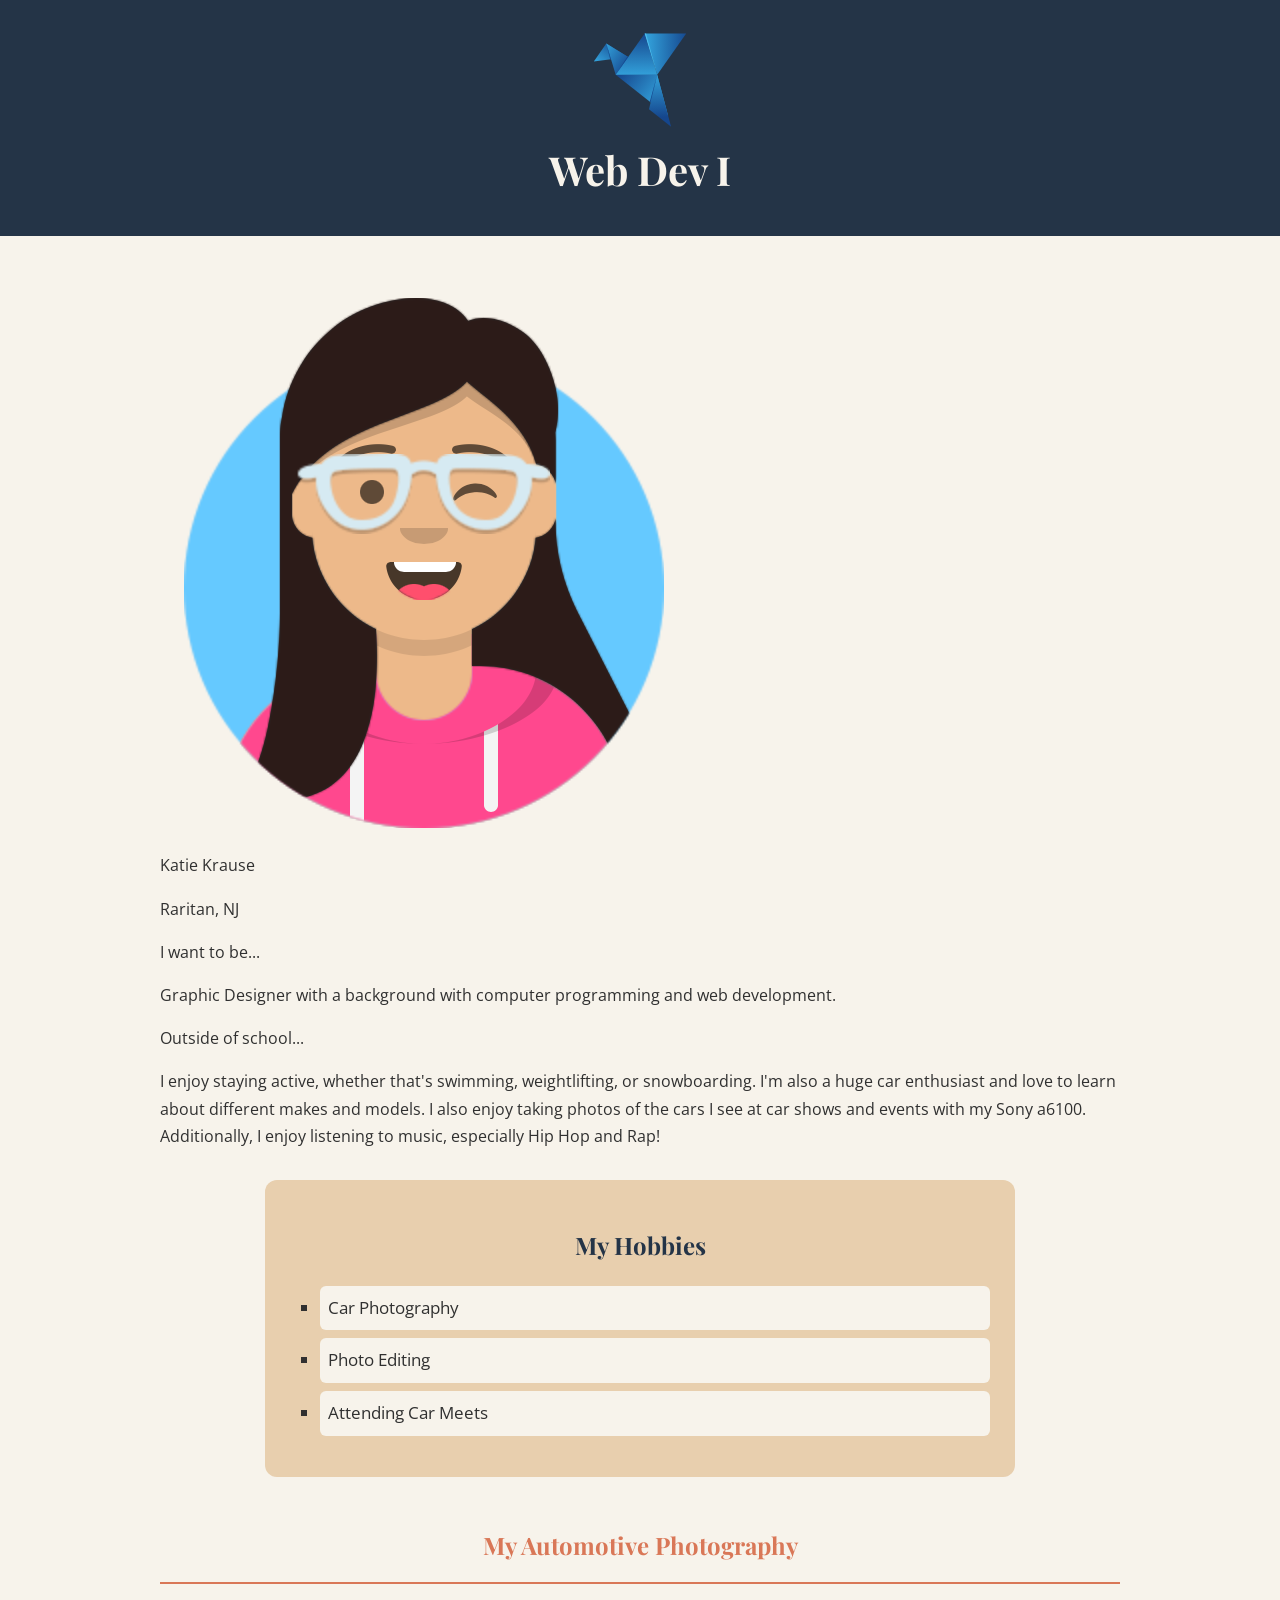
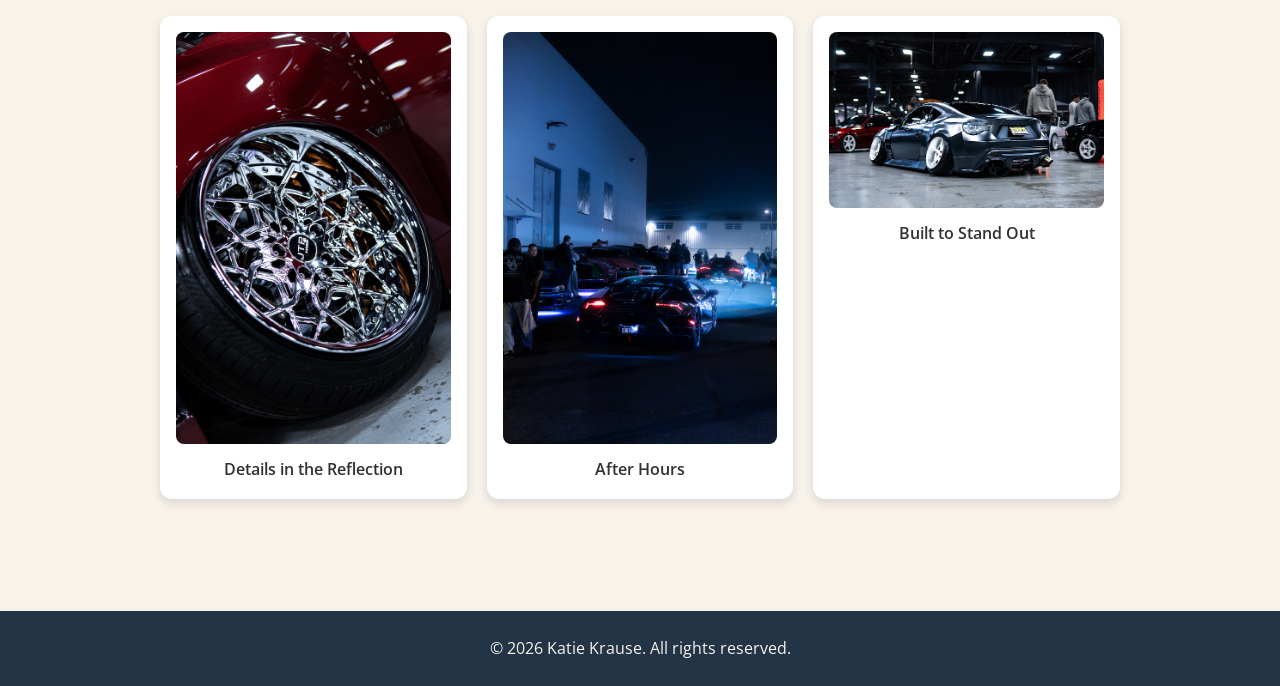
==== Adding HMTL, Images, Text/index.html @ d653be9c "adding photo gallery" ====
<!DOCTYPE html>
<html lang="en">
<head>
    <meta charset="UTF-8">
    <meta name="viewport" content="width=device-width, initial-scale=1.0">
    <title>About Me</title>
    <link rel="preconnect" href="https://fonts.googleapis.com">
    <link rel="preconnect" href="https://fonts.gstatic.com" crossorigin>
    <link href="https://fonts.googleapis.com/css2?family=Open+Sans:wght@400;600;700&family=Playfair+Display:wght@400;600;700&display=swap" rel="stylesheet">

    <link rel="stylesheet" href="css/style.css">
</head>
<body>
    
    <!-- the body element contains all shown to a visitor-->

    <header>
        <!-- the header shows logo and page title-->
         <img src="images/bob.svg" alt="Bob">
         <h1>Web Dev I</h1>
    </header>

    <main>
        <!--the main element envelops important page content-->
        <section>
            <!--hero section: shows profile information-->
            <img src="images/avataaars.png" alt="Avatar">
            <div>
                <p>Katie Krause</p>
                <p>Raritan, NJ</p>
            </div>
            <!--close hero section-->
        </section>

        <section>

            <!-- bio section: personal information -->

            <div>

                <p> I want to be...</p>
                <p> Graphic Designer with a background with computer programming and web development.</p>
                <p> Outside of school...</p>
                <p> I enjoy staying active, whether that's swimming, weightlifting, or snowboarding. I'm also a huge 
                    car enthusiast and love to learn about different makes and models. I also enjoy taking photos of 
                    the cars I see at car shows and events with my Sony a6100. Additionally, I
                    enjoy listening to music, especially Hip Hop and Rap!</p>


            </div>



        </section>
        
    <section class="hobbies">
        <h2>My Hobbies</h2>


        <ul>
            <li>Car Photography</li>
            <li>Photo Editing</li>
            <li>Attending Car Meets</li>
        </ul>
    </section>

    <section class="gallery">
        <h2>My Automotive Photography</h2>
        <hr>

        <div class="gallery-grid">
            <figure>
                <img src="images/red-wheel-640w.jpg" alt="Close-up photogrpah of a red car's rim">
                <figcaption>Details in the Reflection</figcaption>
            </figure>
            <figure>
                <img src="images/night-meet-640w.jpg" alt="Lamborghini at a nighttime car meet under blue lighting">
                <figcaption>After Hours</figcaption>
            </figure>
            <figure>
                <img src="images/gray-gt86-640w.jpg" alt="Back 3/4 shot of a Gray Toyota GT86">
                <figcaption>Built to Stand Out</figcaption>
            </figure>
        </div>
    </section>
    </main>
     <footer>
        <p>&copy; 2026 Katie Krause. All rights reserved.</p>
    </footer>
</body>
</html>
---- Adding HMTL, Images, Text/css/style.css ----
/* Color palette and general page styling */
:root {
    --navy: #243447;
    --terracotta: #D97757;
    --sand: #E8CFAE;
    --cream: #F7F3EB;
    --charcoal: #303030;
}

body {
    margin: 0;
    background-color: var(--cream);
    color: var(--charcoal);
    font-family: "Open Sans", sans-serif;
    line-height: 1.7;
}

h1, h2, h3 {
    font-family: "Playfair Display", serif;
}

header {
    background-color: var(--navy);
    color: var(--cream);
    padding: 2rem;
    text-align: center;
}

header h1 {
    margin: 0;
    color: var(--cream);
    font-size: 2.5rem;
}

main {
    max-width: 60rem;
    margin: 0 auto;
    padding: 2rem;
}

h2 {
    color: var(--terracotta);
}

img {
    max-width: 100%;
    height: auto;
}

footer {
    background-color: var(--navy);
    color: var(--cream);
    text-align: center;
    padding: 1.5rem;
    margin-top: 2rem;
}

footer p {
    margin: 0;
}

/* Hobbies section */
.hobbies {
    background-color: var(--sand);
    padding: 25px;
    margin: 30px auto;
    max-width: 700px;
    border-radius: 12px;
}

/* Hobbies heading */
.hobbies h2 {
    color: var(--navy);
    text-align: center;
    margin-bottom: 20px;
}

/* Hobbies list */
.hobbies ul {
    list-style-type: square;
    padding-left: 30px;
}

/* Individual hobbies */
.hobbies li {
    color: var(--charcoal);
    font-family: "Open Sans", sans-serif;
    font-size: 17px;
    padding: 8px;
    margin-bottom: 8px;
    background-color: var(--cream);
    border-radius: 6px;
}

/* Photo gallery section */
.gallery {
    margin: 3rem 0;
}

.gallery h2 {
    text-align: center;
    margin-bottom: 1rem;
}

.gallery hr {
    border: 0;
    border-top: 2px solid var(--terracotta);
    margin: 1rem 0 2rem;
}

/* Responsive gallery layout */
.gallery-grid {
    display: grid;
    grid-template-columns: repeat(auto-fit, minmax(min(100%, 220px), 1fr));
    gap: 1.25rem;
}

/* Individual photo cards */
.gallery figure {
    margin: 0;
    padding: 1rem;
    background-color: white;
    border-radius: 12px;
    box-shadow: 0 4px 10px rgba(0, 0, 0, 0.12);
}

/* Gallery images */
.gallery img {
    display: block;
    width: 100%;
    height: auto;
    border-radius: 8px;
}

/* Photo captions */
.gallery figcaption {
    text-align: center;
    margin-top: 0.75rem;
    font-weight: 600;
}
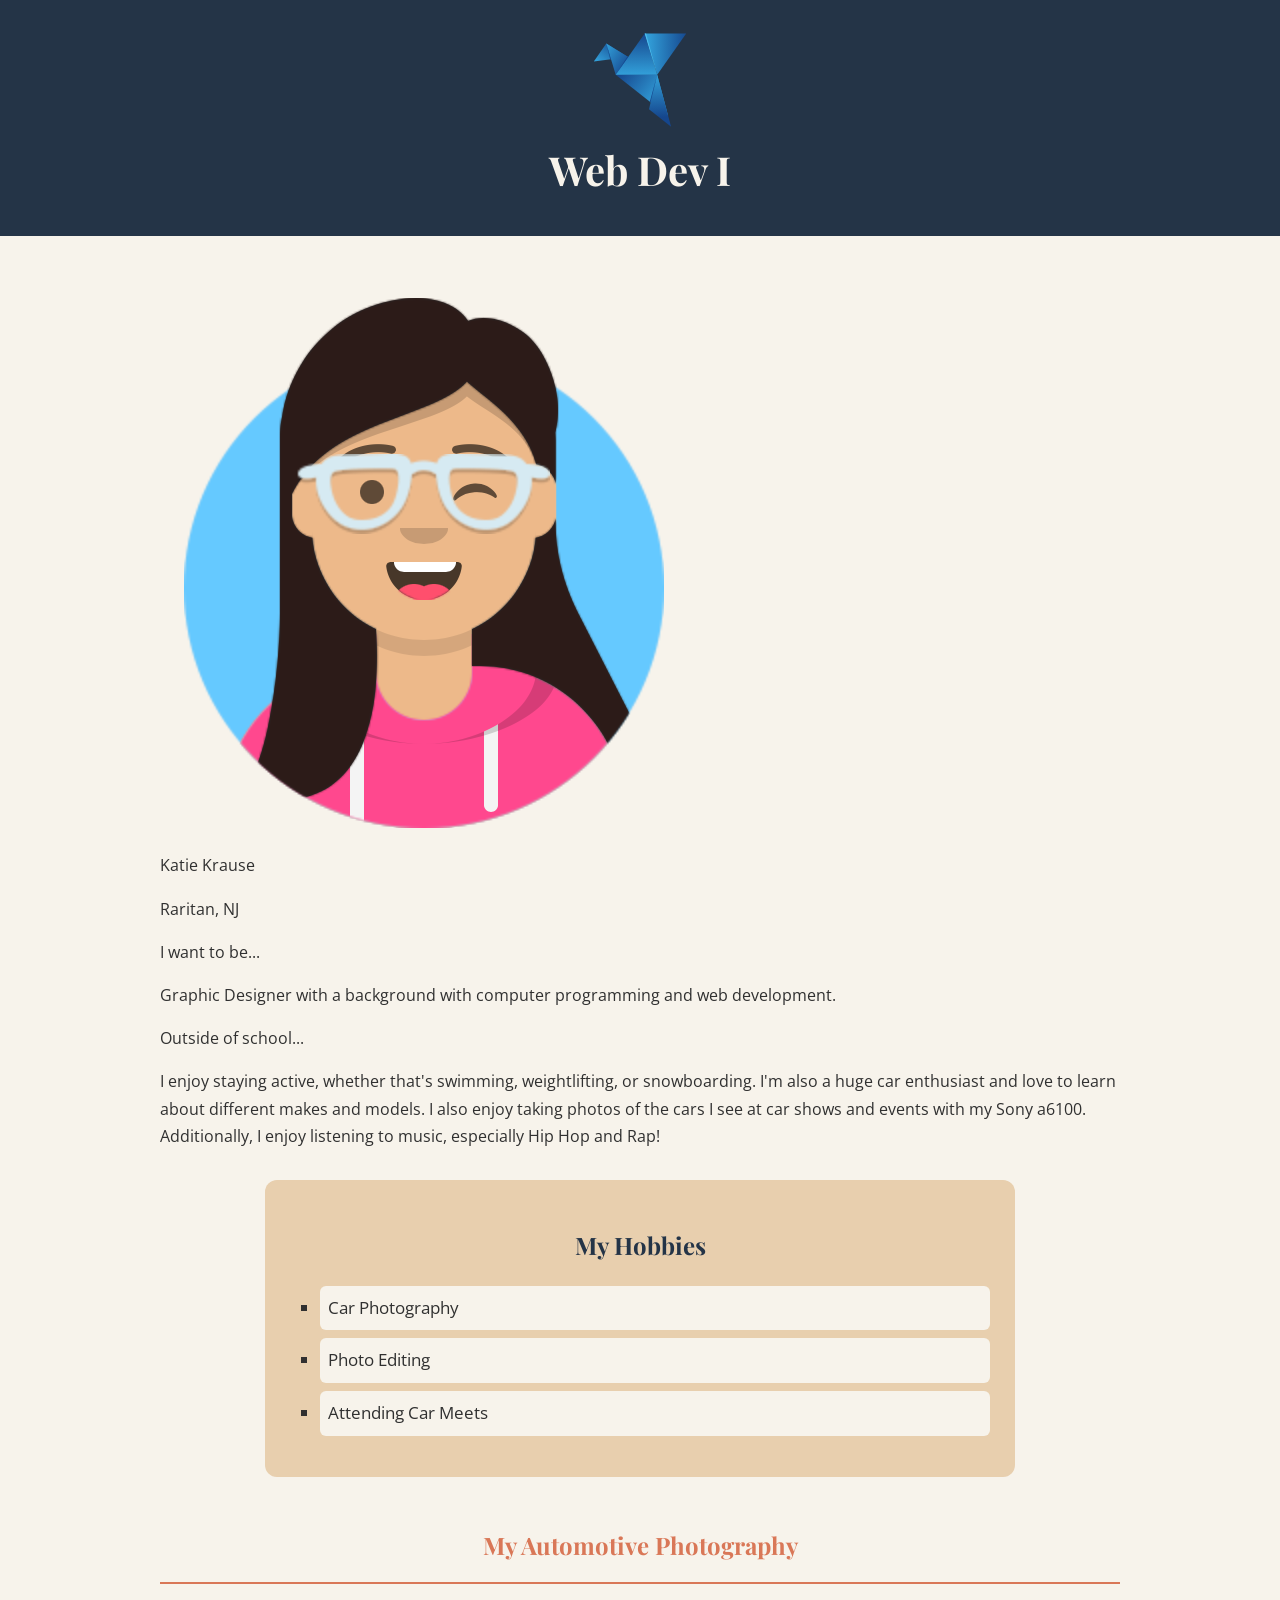
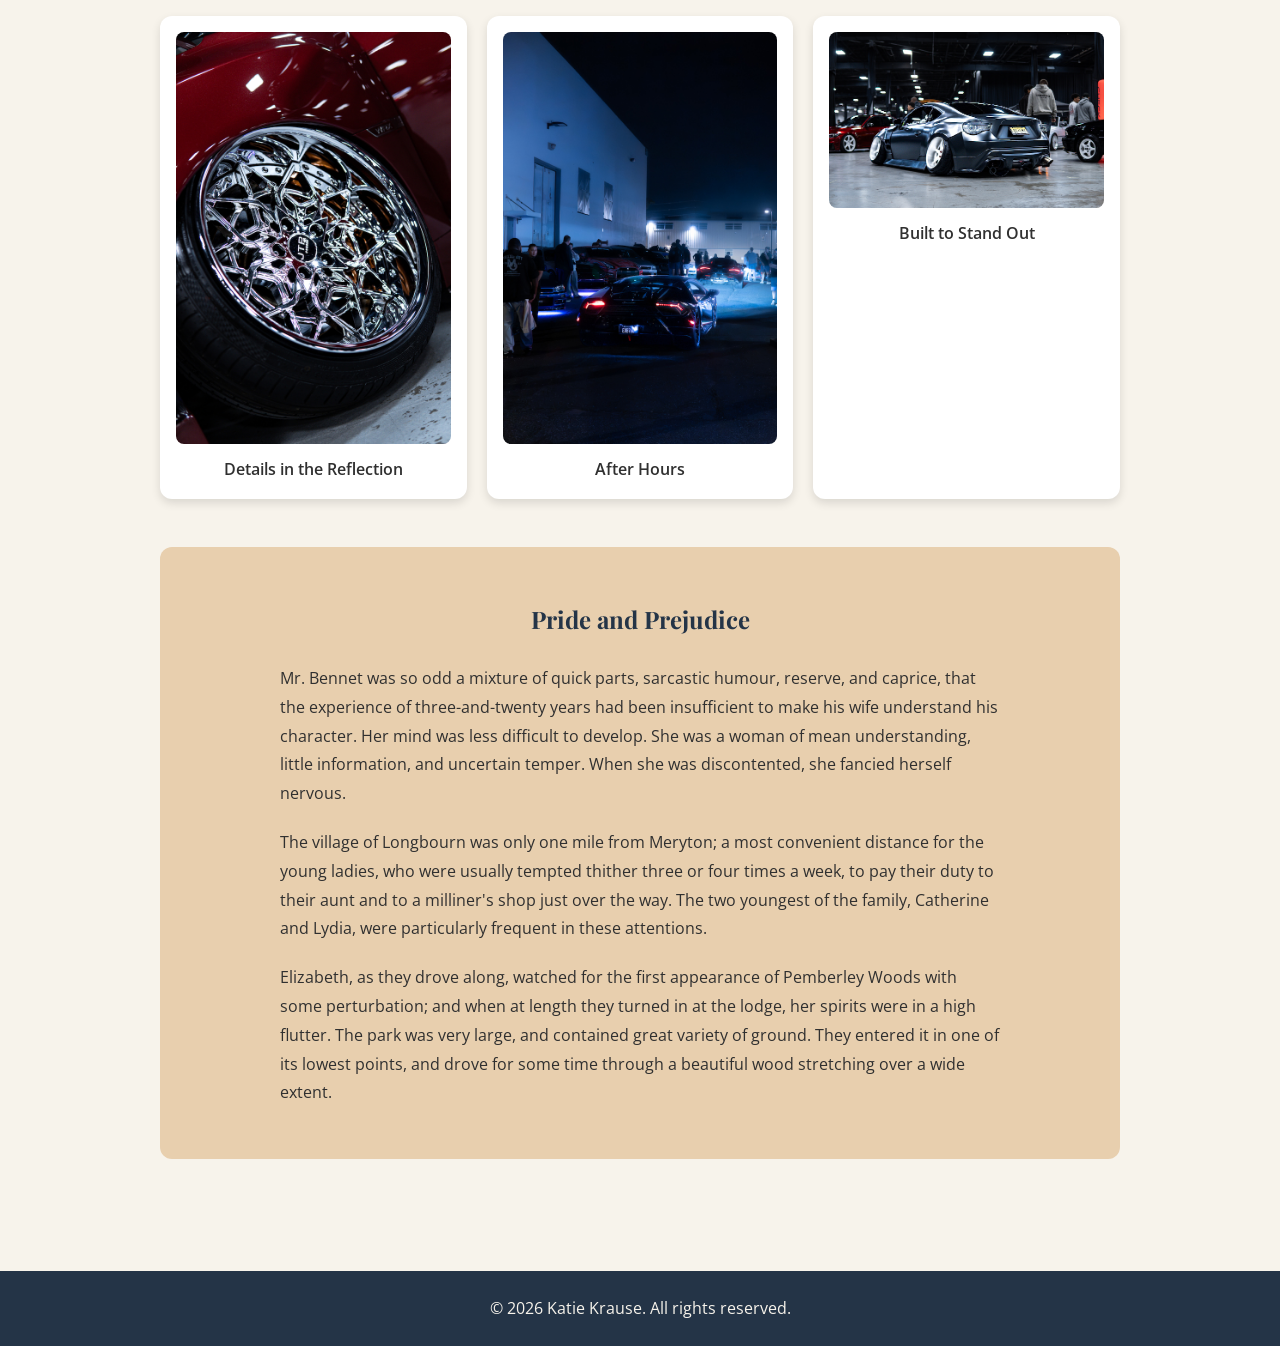
==== commit 13153074: "adding article" ====
--- a/Adding HMTL, Images, Text/index.html
+++ b/Adding HMTL, Images, Text/index.html
@@ -83,6 +83,15 @@
             </figure>
         </div>
     </section>
+
+    <article>
+        <h2>Pride and Prejudice</h2>
+        <div>
+            <p>Mr. Bennet was so odd a mixture of quick parts, sarcastic humour, reserve, and caprice, that the experience of three-and-twenty years had been insufficient to make his wife understand his character. Her mind was less difficult to develop. She was a woman of mean understanding, little information, and uncertain temper. When she was discontented, she fancied herself nervous.</p>
+            <p>The village of Longbourn was only one mile from Meryton; a most convenient distance for the young ladies, who were usually tempted thither three or four times a week, to pay their duty to their aunt and to a milliner's shop just over the way. The two youngest of the family, Catherine and Lydia, were particularly frequent in these attentions.</p>
+            <p>Elizabeth, as they drove along, watched for the first appearance of Pemberley Woods with some perturbation; and when at length they turned in at the lodge, her spirits were in a high flutter. The park was very large, and contained great variety of ground. They entered it in one of its lowest points, and drove for some time through a beautiful wood stretching over a wide extent.</p>
+        </div>
+    </article>
     </main>
      <footer>
         <p>&copy; 2026 Katie Krause. All rights reserved.</p>
--- a/Adding HMTL, Images, Text/css/style.css
+++ b/Adding HMTL, Images, Text/css/style.css
@@ -137,4 +137,29 @@
     text-align: center;
     margin-top: 0.75rem;
     font-weight: 600;
+}
+
+/* Article section */
+article {
+    background-color: var(--sand);
+    padding: 2rem;
+    margin: 3rem 0;
+    border-radius: 12px;
+}
+
+article h2 {
+    color: var(--navy);
+    text-align: center;
+    margin-bottom: 1.5rem;
+}
+
+article div {
+    max-width: 45rem;
+    margin: 0 auto;
+}
+
+article p {
+    font-size: 1rem;
+    line-height: 1.8;
+    margin-bottom: 1.25rem;
 }
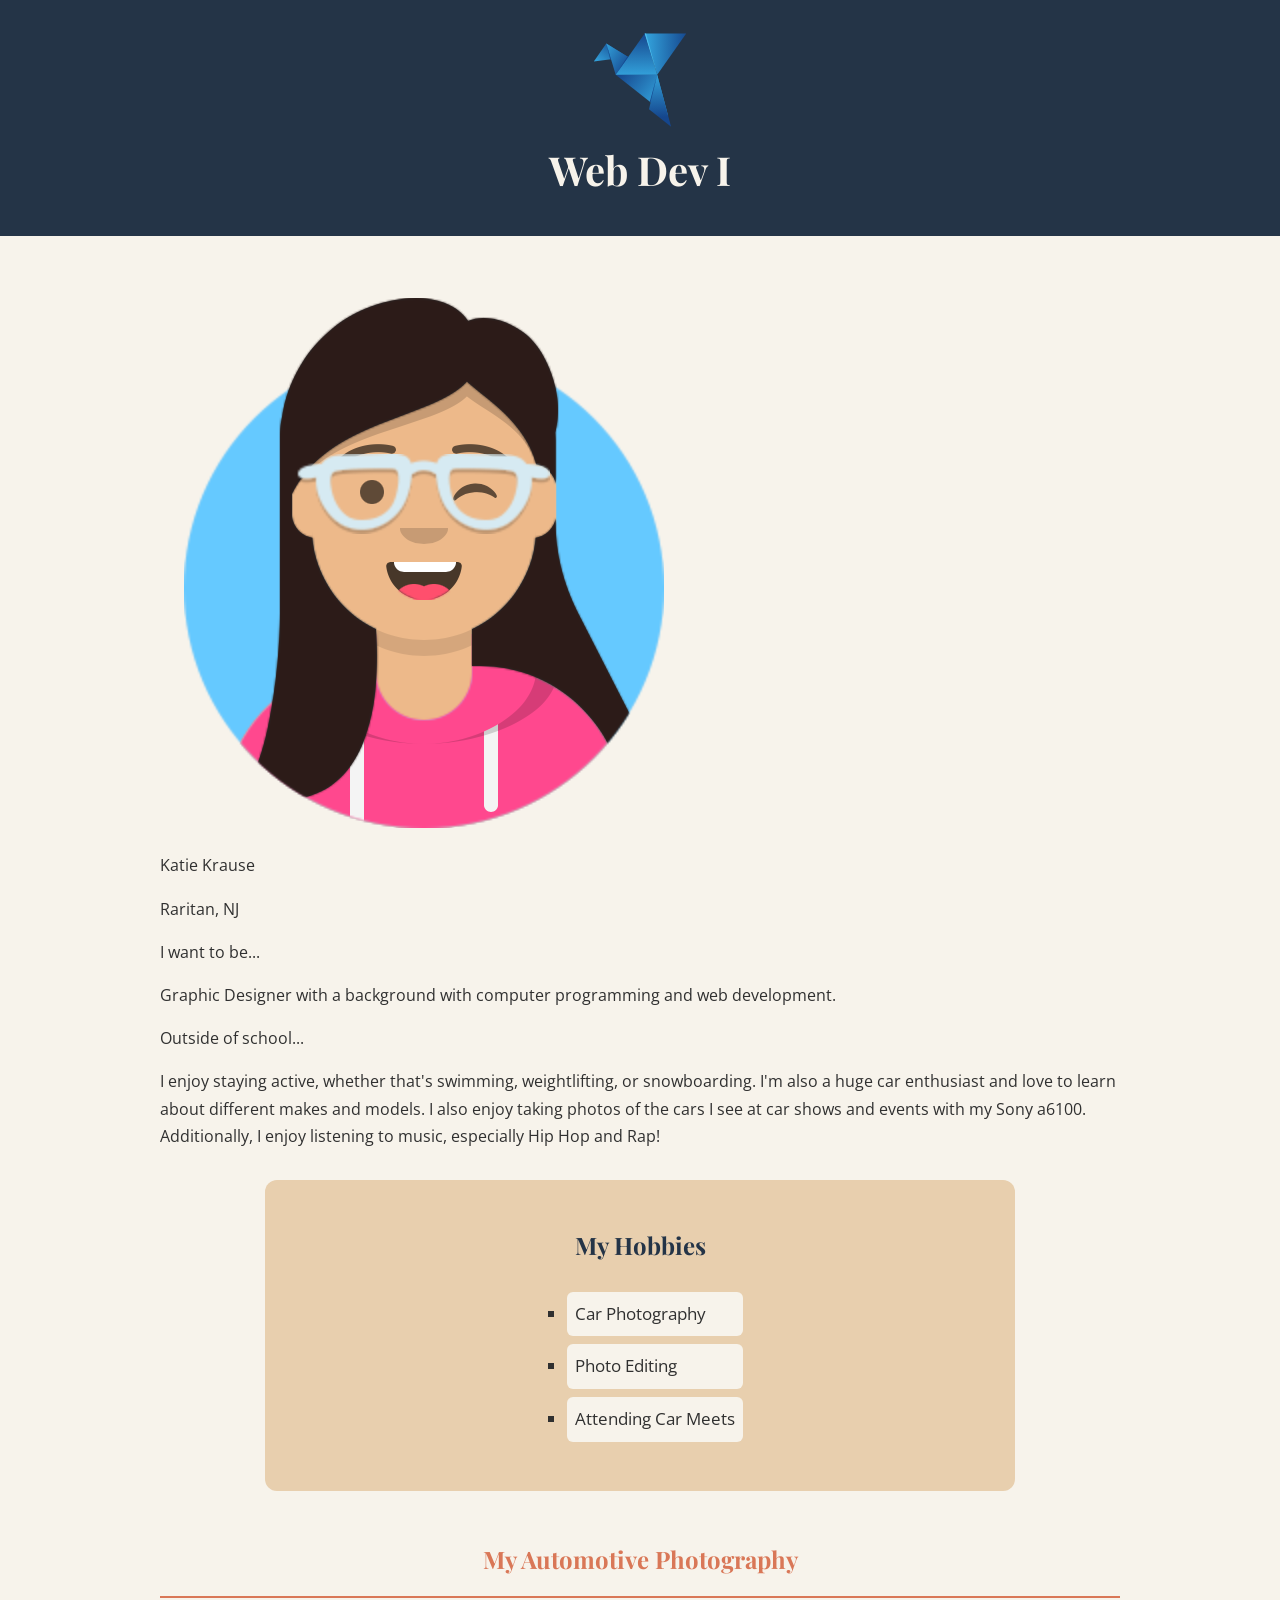
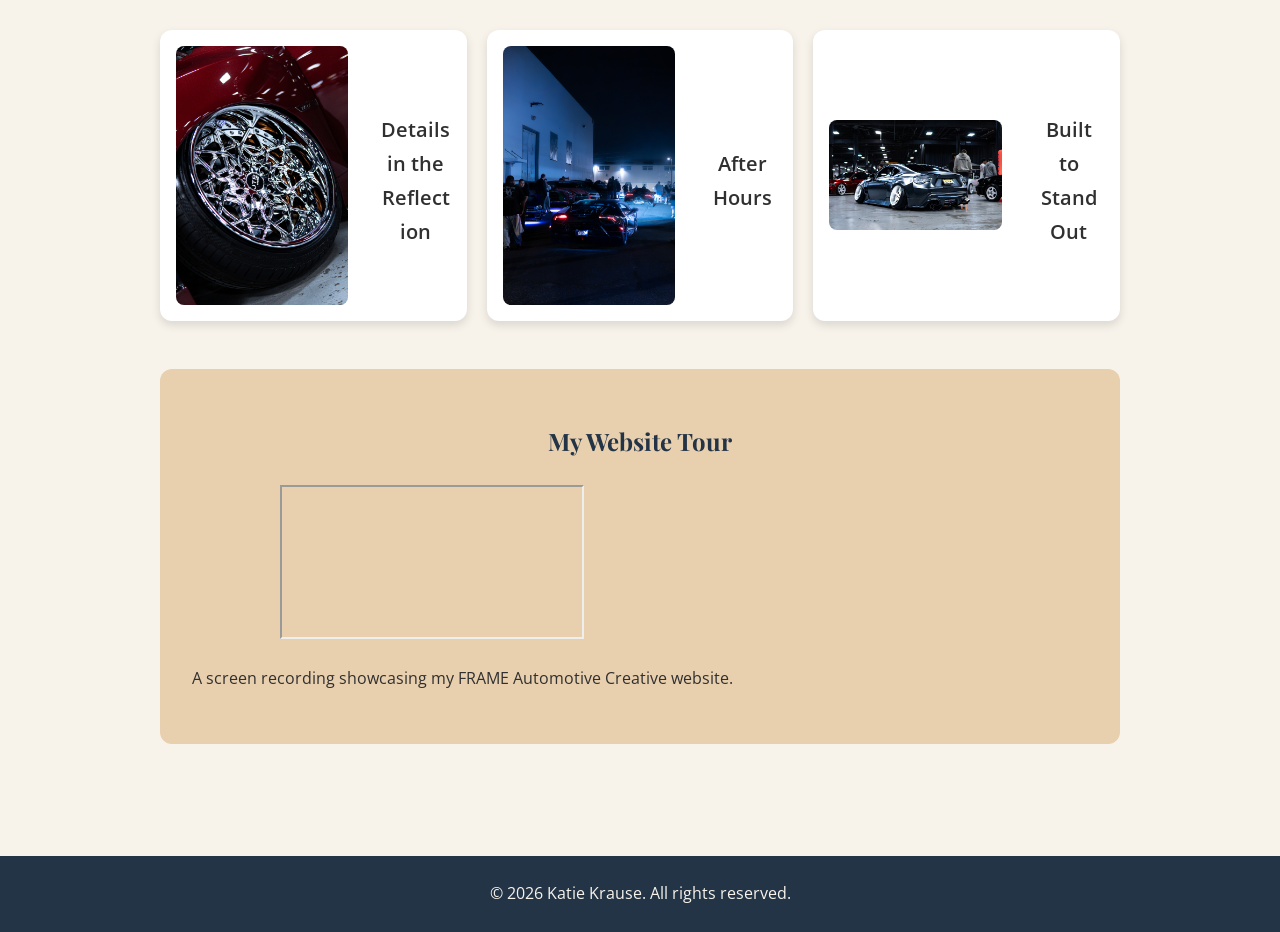
==== commit 557ca62e: "Embedded a video" ====
--- a/Adding HMTL, Images, Text/index.html
+++ b/Adding HMTL, Images, Text/index.html
@@ -85,13 +85,19 @@
     </section>
 
     <article>
-        <h2>Pride and Prejudice</h2>
-        <div>
-            <p>Mr. Bennet was so odd a mixture of quick parts, sarcastic humour, reserve, and caprice, that the experience of three-and-twenty years had been insufficient to make his wife understand his character. Her mind was less difficult to develop. She was a woman of mean understanding, little information, and uncertain temper. When she was discontented, she fancied herself nervous.</p>
-            <p>The village of Longbourn was only one mile from Meryton; a most convenient distance for the young ladies, who were usually tempted thither three or four times a week, to pay their duty to their aunt and to a milliner's shop just over the way. The two youngest of the family, Catherine and Lydia, were particularly frequent in these attentions.</p>
-            <p>Elizabeth, as they drove along, watched for the first appearance of Pemberley Woods with some perturbation; and when at length they turned in at the lodge, her spirits were in a high flutter. The park was very large, and contained great variety of ground. They entered it in one of its lowest points, and drove for some time through a beautiful wood stretching over a wide extent.</p>
+        <section id="myVideo">
+        <h2>My Website Tour</h2>
+
+        <div class="video-container">
+            <iframe
+                src="https://www.youtube.com/embed/TIelCM9_6QY"
+                title="FRAME Automotive Creative Website Tour"
+                allowfullscreen>
+            </iframe>
         </div>
-    </article>
+
+        <p>A screen recording showcasing my FRAME Automotive Creative website.</p>
+    </section>
     </main>
      <footer>
         <p>&copy; 2026 Katie Krause. All rights reserved.</p>
--- a/Adding HMTL, Images, Text/css/style.css
+++ b/Adding HMTL, Images, Text/css/style.css
@@ -66,13 +66,16 @@
     margin: 30px auto;
     max-width: 700px;
     border-radius: 12px;
+    display: flex;
+    flex-direction: column;
+    align-items: center;
 }
 
 /* Hobbies heading */
 .hobbies h2 {
     color: var(--navy);
     text-align: center;
-    margin-bottom: 20px;
+    margin-bottom: 10px;
 }
 
 /* Hobbies list */
@@ -162,4 +165,72 @@
     font-size: 1rem;
     line-height: 1.8;
     margin-bottom: 1.25rem;
-}+}
+
+/* Tablet screen: 960px and wider */
+@media screen and (min-width: 60em) {
+
+    /* Display each photo beside its caption */
+    .gallery figure {
+        display: grid;
+        grid-template-columns: minmax(0, 2fr) minmax(0, 1fr);
+        align-items: center;
+        gap: 1rem;
+}
+
+.gallery figure img {
+    width: 100%;
+    height: auto;
+}
+
+.gallery figcaption {
+    display: flex;
+    justify-content: center;
+    align-items: center;
+    min-width: 0;
+    overflow-wrap: anywhere;
+    font-size: 1.25rem;
+    margin-left: 1rem;
+    text-align: center;
+}
+
+/* Larger screens: 3-column gallery */
+@media screen and (min-width: 100em) {
+    .gallery-grid {
+        display: grid;
+        grid-template-columns: repeat(3, minmax(0, 1fr));
+        gap: 1.25rem;
+    }
+
+    .gallery-grid figure {
+        display: block;
+        min-width: 0;
+    }
+
+    .gallery > hr {
+        display: none;
+    }
+
+#myVideo {
+  text-align: center;
+  padding: 2rem;
+}
+
+.video-container {
+  max-width: 800px;
+  margin: 0 auto;
+}
+
+.video-container iframe {
+  width: 100%;
+  aspect-ratio: 16 / 9;
+  border: none;
+}
+
+#myVideo p {
+  margin-top: 1rem;
+  font-size: 0.9rem;
+}
+
+}
+
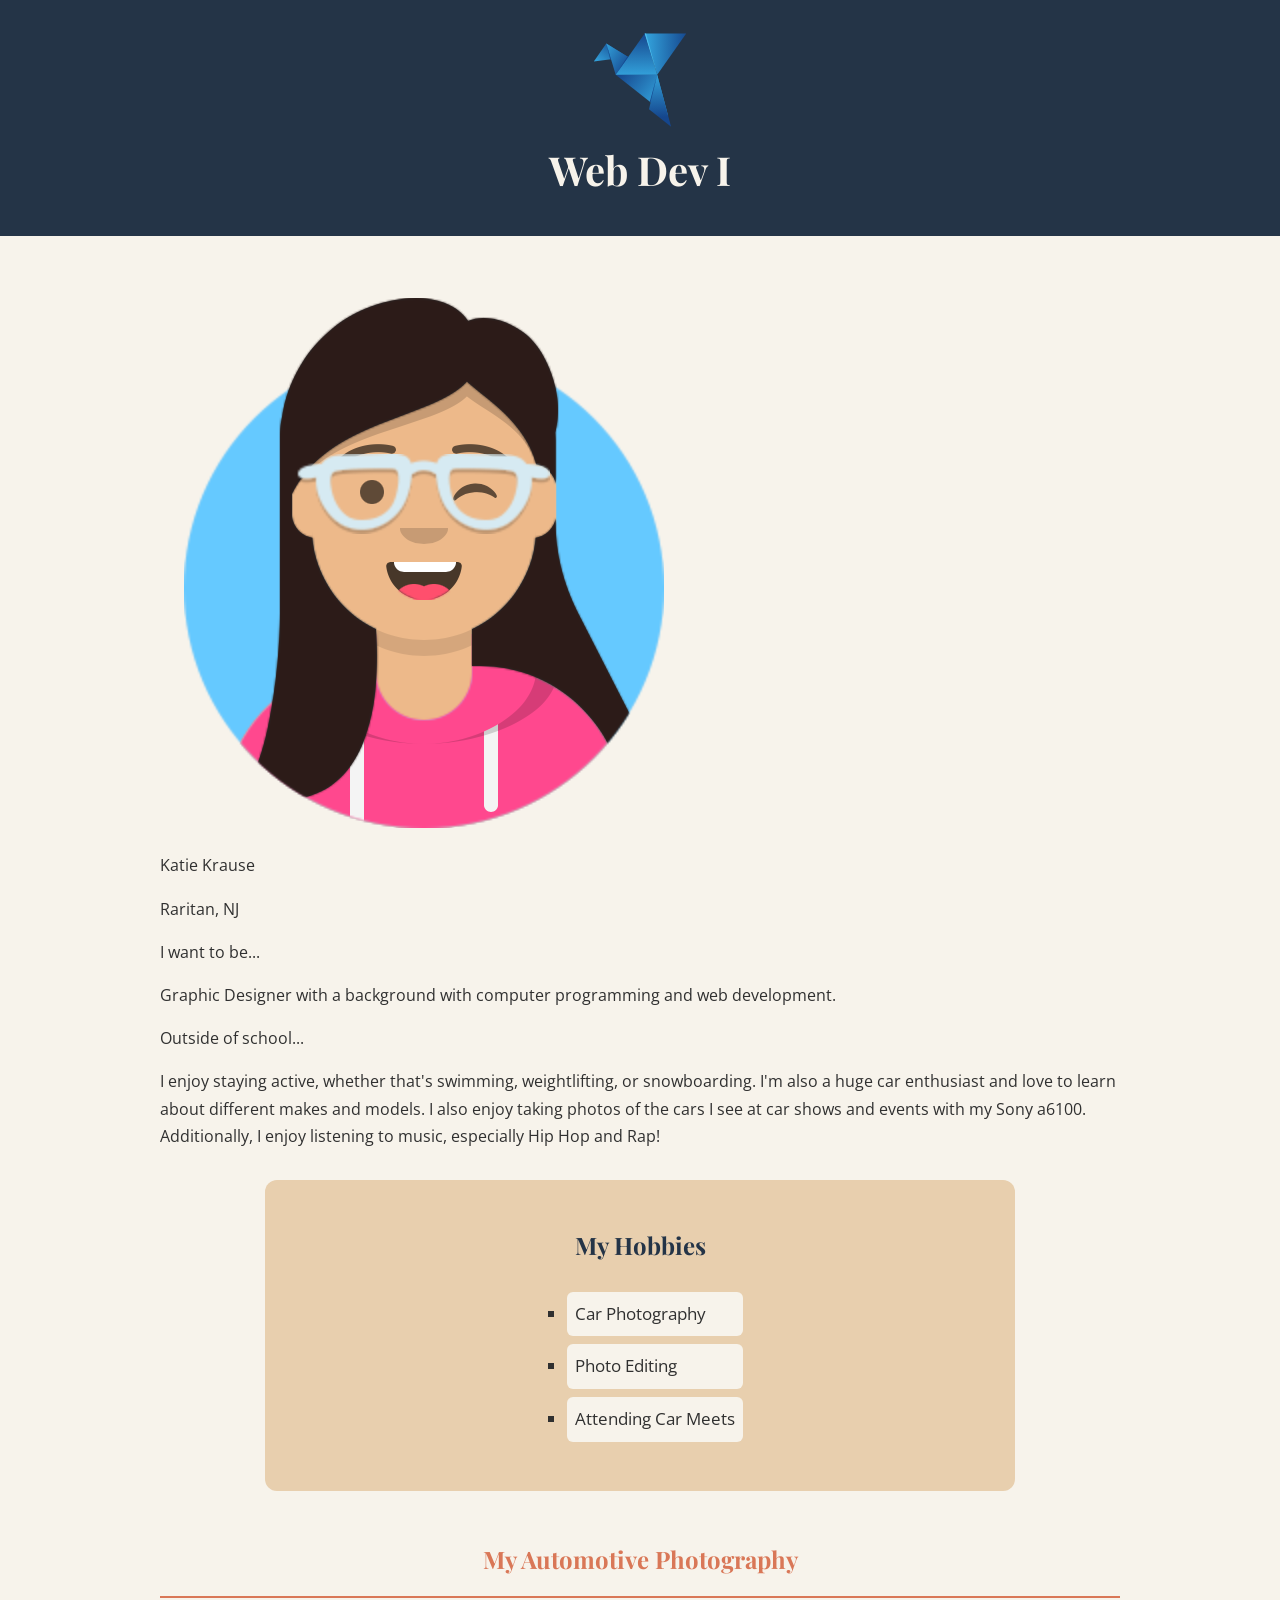
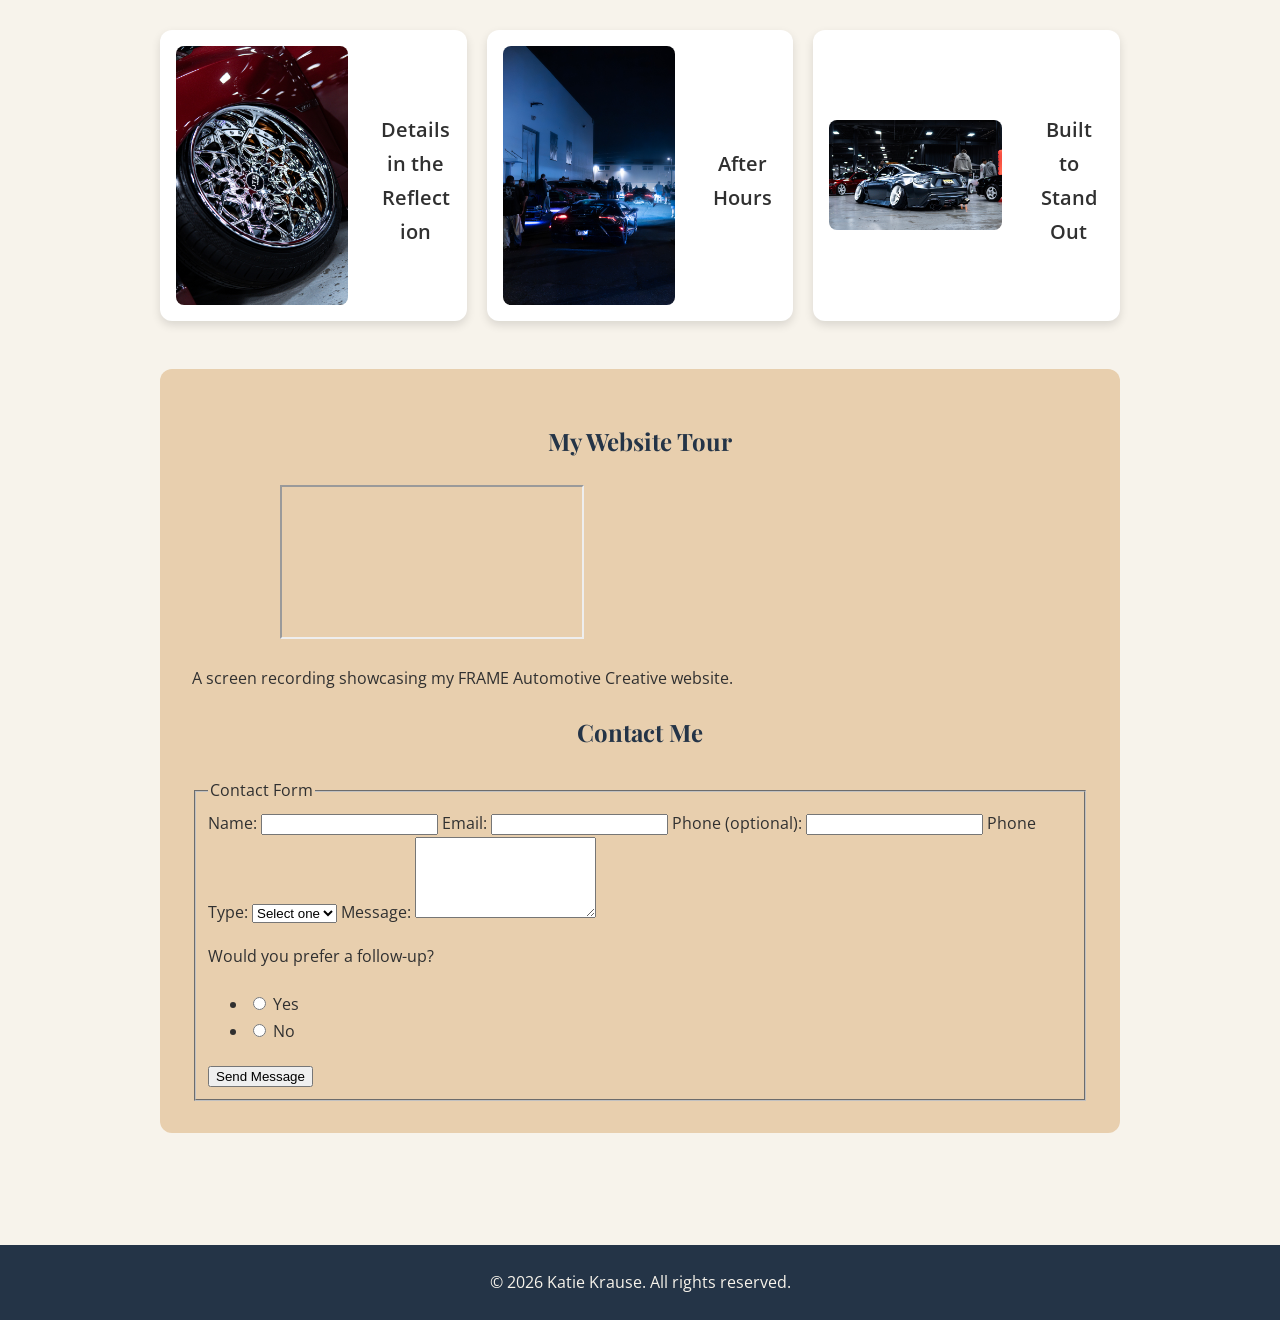
==== commit 4b950338: "edits" ====
--- a/Adding HMTL, Images, Text/index.html
+++ b/Adding HMTL, Images, Text/index.html
@@ -98,6 +98,56 @@
 
         <p>A screen recording showcasing my FRAME Automotive Creative website.</p>
     </section>
+
+    <section id="contact">
+        <h2>Contact Me</h2>
+
+    <form action="https://api.web3forms.com/submit" method="POST">
+        <input type="hidden" name="access_key" value="36139cfd-8657-4daa-8037-fa229db90495">
+        <input type="hidden" name="subject" value="New message from my About Me page">
+        <input type="hidden" name="redirect" value="YOUR_THANKS_PAGE_URL">
+
+        <fieldset>
+            <legend>Contact Form</legend>
+
+            <label for="name">Name:</label>
+            <input type="text" id="name" name="name" required>
+
+            <label for="email">Email:</label>
+            <input type="email" id="email" name="email" required>
+
+            <label for="phone">Phone (optional):</label>
+            <input type="tel" id="phone" name="phone">
+
+            <label for="phone-type">Phone Type:</label>
+            <select id="phone-type" name="phone-type">
+                <option value="">Select one</option>
+                <option value="mobile">Mobile</option>
+                <option value="home">Home</option>
+                <option value="work">Work</option>
+            </select>
+
+            <label for="message">Message:</label>
+            <textarea id="message" name="message" rows="5"></textarea>
+
+            <p>Would you prefer a follow-up?</p>
+            <ul>
+                <li>
+                    <input type="radio" id="yes" name="follow-up" value="yes">
+                    <label for="yes">Yes</label>
+                </li>
+                <li>
+                    <input type="radio" id="no" name="follow-up" value="no">
+                    <label for="no">No</label>
+                </li>
+            </ul>
+
+            <div data-class="h-captcha" data-captcha="true"></div>
+
+            <button type="submit">Send Message</button>
+        </fieldset>
+    </form>
+</section>
     </main>
      <footer>
         <p>&copy; 2026 Katie Krause. All rights reserved.</p>
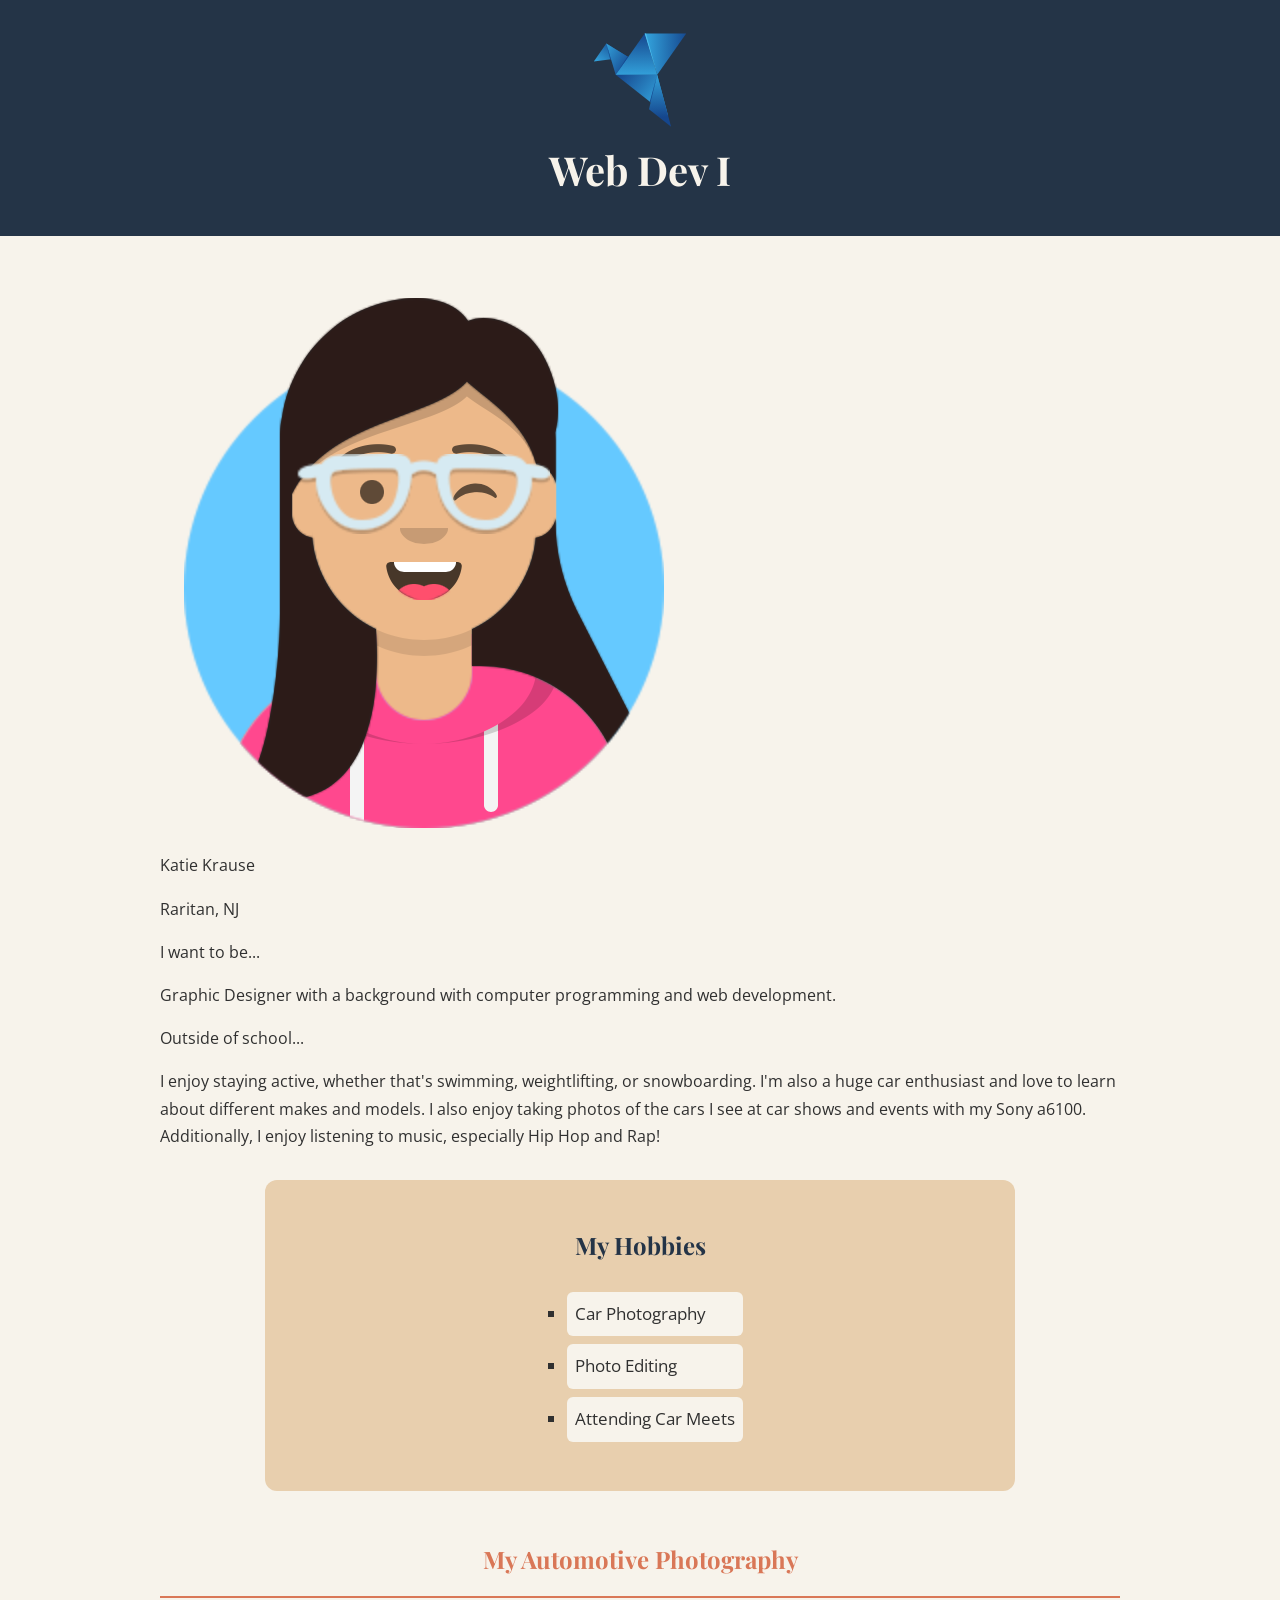
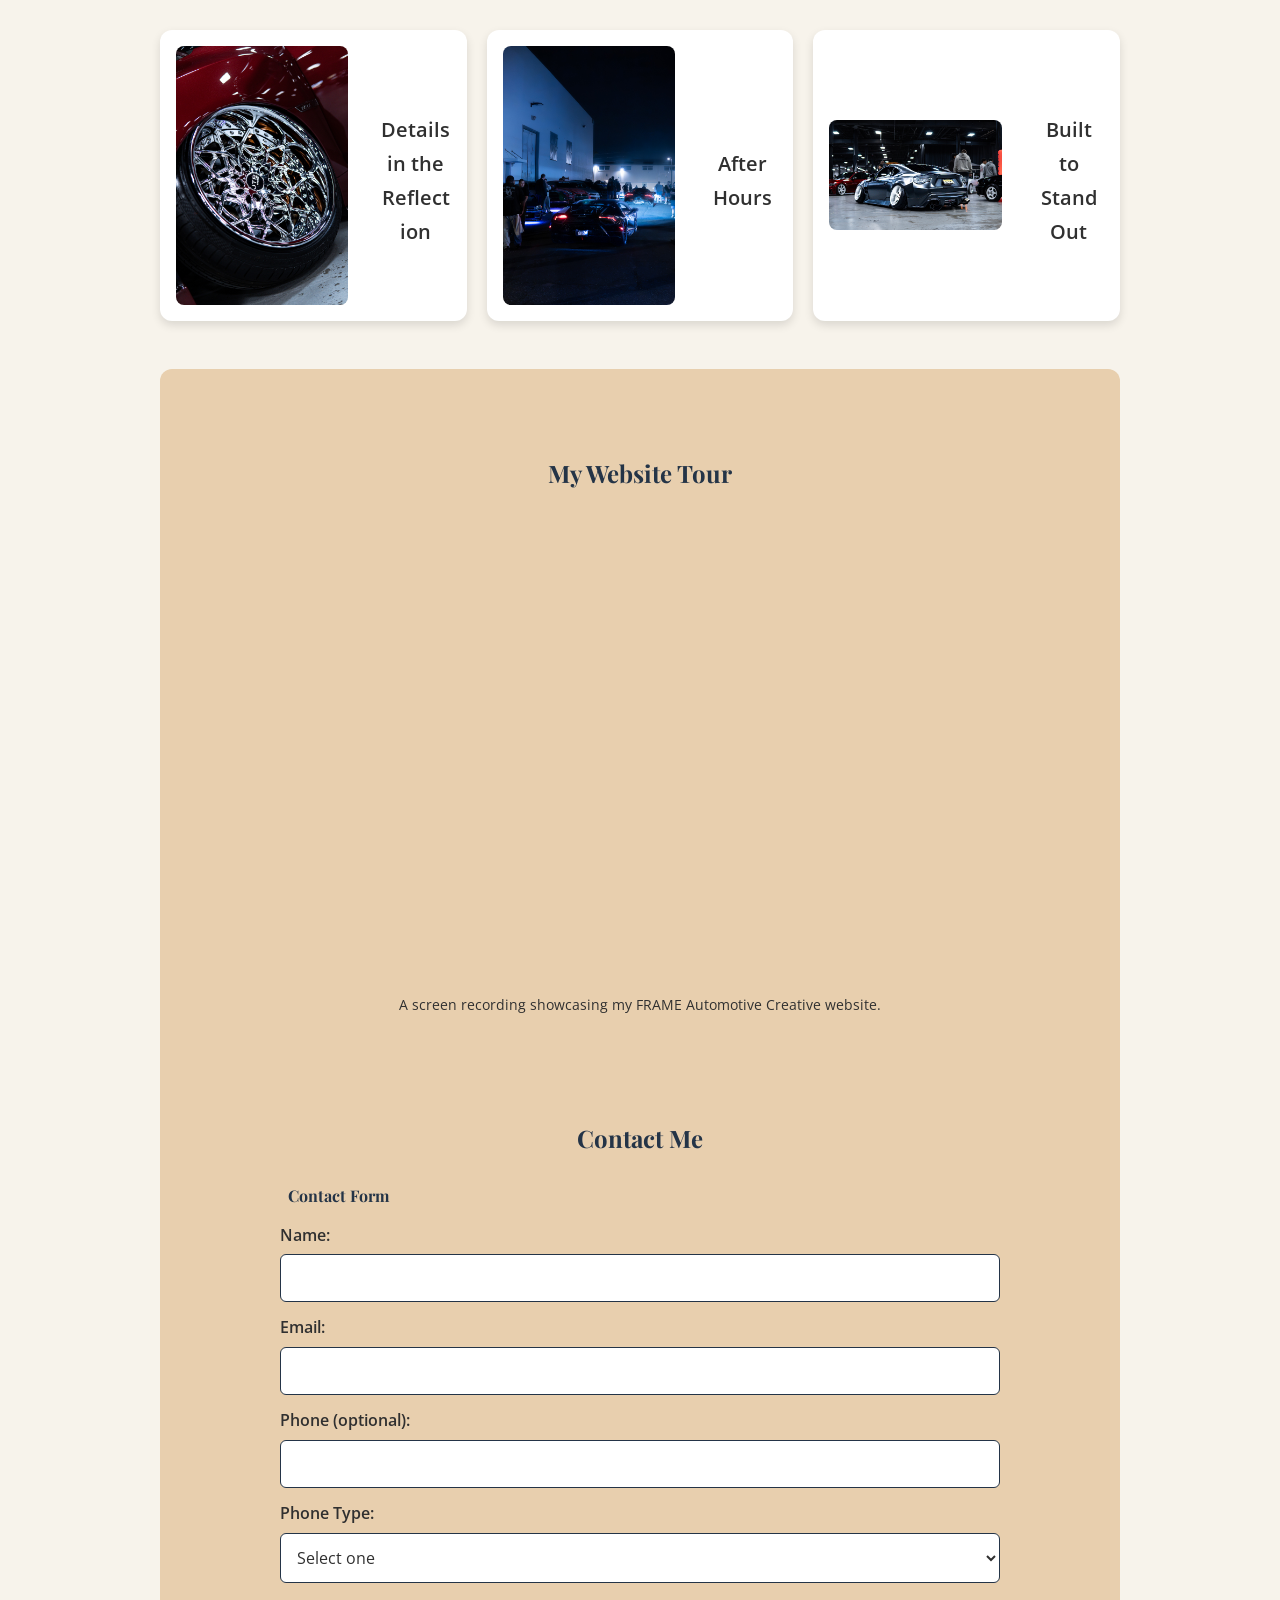
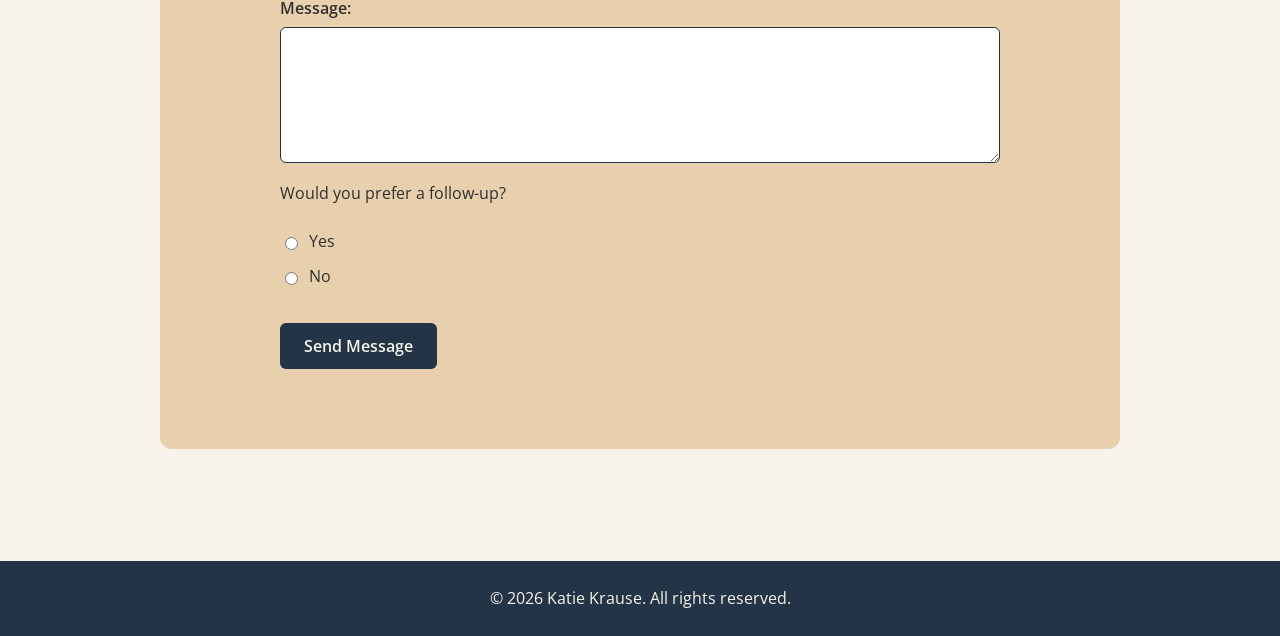
==== commit fec24927: "complete contact form" ====
--- a/Adding HMTL, Images, Text/index.html
+++ b/Adding HMTL, Images, Text/index.html
@@ -105,9 +105,7 @@
     <form action="https://api.web3forms.com/submit" method="POST">
         <input type="hidden" name="access_key" value="36139cfd-8657-4daa-8037-fa229db90495">
         <input type="hidden" name="subject" value="New message from my About Me page">
-        <input type="hidden" name="redirect" value="YOUR_THANKS_PAGE_URL">
-
-        <fieldset>
+        <input type="hidden" name="redirect" value="https://rvcc-grid.github.io/fa26-about-me-katiekrausee/Adding%20HMTL,%20Images,%20Text/thanks.html">
             <legend>Contact Form</legend>
 
             <label for="name">Name:</label>
--- a/Adding HMTL, Images, Text/css/style.css
+++ b/Adding HMTL, Images, Text/css/style.css
@@ -176,22 +176,23 @@
         grid-template-columns: minmax(0, 2fr) minmax(0, 1fr);
         align-items: center;
         gap: 1rem;
-}
-
-.gallery figure img {
-    width: 100%;
-    height: auto;
-}
-
-.gallery figcaption {
-    display: flex;
-    justify-content: center;
-    align-items: center;
-    min-width: 0;
-    overflow-wrap: anywhere;
-    font-size: 1.25rem;
-    margin-left: 1rem;
-    text-align: center;
+    }
+
+    .gallery figure img {
+        width: 100%;
+        height: auto;
+    }
+
+    .gallery figcaption {
+        display: flex;
+        justify-content: center;
+        align-items: center;
+        min-width: 0;
+        overflow-wrap: anywhere;
+        font-size: 1.25rem;
+        margin-left: 1rem;
+        text-align: center;
+    }
 }
 
 /* Larger screens: 3-column gallery */
@@ -210,27 +211,142 @@
     .gallery > hr {
         display: none;
     }
-
+}
+
+/* Website tour styling */
 #myVideo {
-  text-align: center;
-  padding: 2rem;
+    text-align: center;
+    padding: 2rem;
 }
 
 .video-container {
-  max-width: 800px;
-  margin: 0 auto;
+    max-width: 800px;
+    margin: 0 auto;
 }
 
 .video-container iframe {
-  width: 100%;
-  aspect-ratio: 16 / 9;
-  border: none;
+    width: 100%;
+    aspect-ratio: 16 / 9;
+    border: none;
 }
 
 #myVideo p {
-  margin-top: 1rem;
-  font-size: 0.9rem;
-}
-
-}
-
+    margin-top: 1rem;
+    font-size: 0.9rem;
+}
+
+/* Contact form styling */
+#contact {
+    margin: 3rem 0;
+}
+
+#contact h2 {
+    color: var(--navy);
+    text-align: center;
+    margin-bottom: 1.5rem;
+}
+
+#contact form {
+    max-width: 45rem;
+    margin: 0 auto;
+}
+
+#contact fieldset {
+    min-width: 0;
+    border: 2px solid var(--navy);
+    border-radius: 10px;
+    padding: 1.5rem;
+    background-color: var(--cream);
+}
+
+#contact legend {
+    color: var(--navy);
+    font-family: "Playfair Display", serif;
+    font-weight: 700;
+    padding: 0 0.5rem;
+}
+
+#contact label {
+    display: block;
+    margin: 0.75rem 0 0.35rem;
+    font-weight: 600;
+}
+
+#contact input:not([type="radio"]),
+#contact select,
+#contact textarea {
+    display: block;
+    box-sizing: border-box;
+    width: 100%;
+    padding: 0.75rem;
+    border: 1px solid var(--navy);
+    border-radius: 6px;
+    background-color: white;
+    color: var(--charcoal);
+    font-family: "Open Sans", sans-serif;
+    font-size: 1rem;
+}
+
+#contact textarea {
+    resize: vertical;
+}
+
+#contact ul {
+    list-style: none;
+    padding: 0;
+    margin: 0.5rem 0 1rem;
+}
+
+#contact li {
+    display: flex;
+    align-items: center;
+    gap: 0.5rem;
+    margin-bottom: 0.5rem;
+}
+
+#contact li label {
+    margin: 0;
+    font-weight: 400;
+}
+
+#contact input[type="radio"] {
+    accent-color: var(--terracotta);
+}
+
+#contact button {
+    background-color: var(--navy);
+    color: var(--cream);
+    border: none;
+    border-radius: 6px;
+    padding: 0.75rem 1.5rem;
+    font-family: "Open Sans", sans-serif;
+    font-size: 1rem;
+    font-weight: 600;
+    cursor: pointer;
+    margin-top: 1rem;
+}
+
+#contact button:hover {
+    background-color: var(--terracotta);
+}
+
+/* Mobile contact form */
+@media screen and (max-width: 40em) {
+    #contact {
+        margin: 2rem 0;
+    }
+
+    #contact fieldset {
+        padding: 1rem;
+    }
+
+    #contact input:not([type="radio"]),
+    #contact select,
+    #contact textarea {
+        width: 100%;
+    }
+
+    #contact button {
+        width: 100%;
+    }
+}
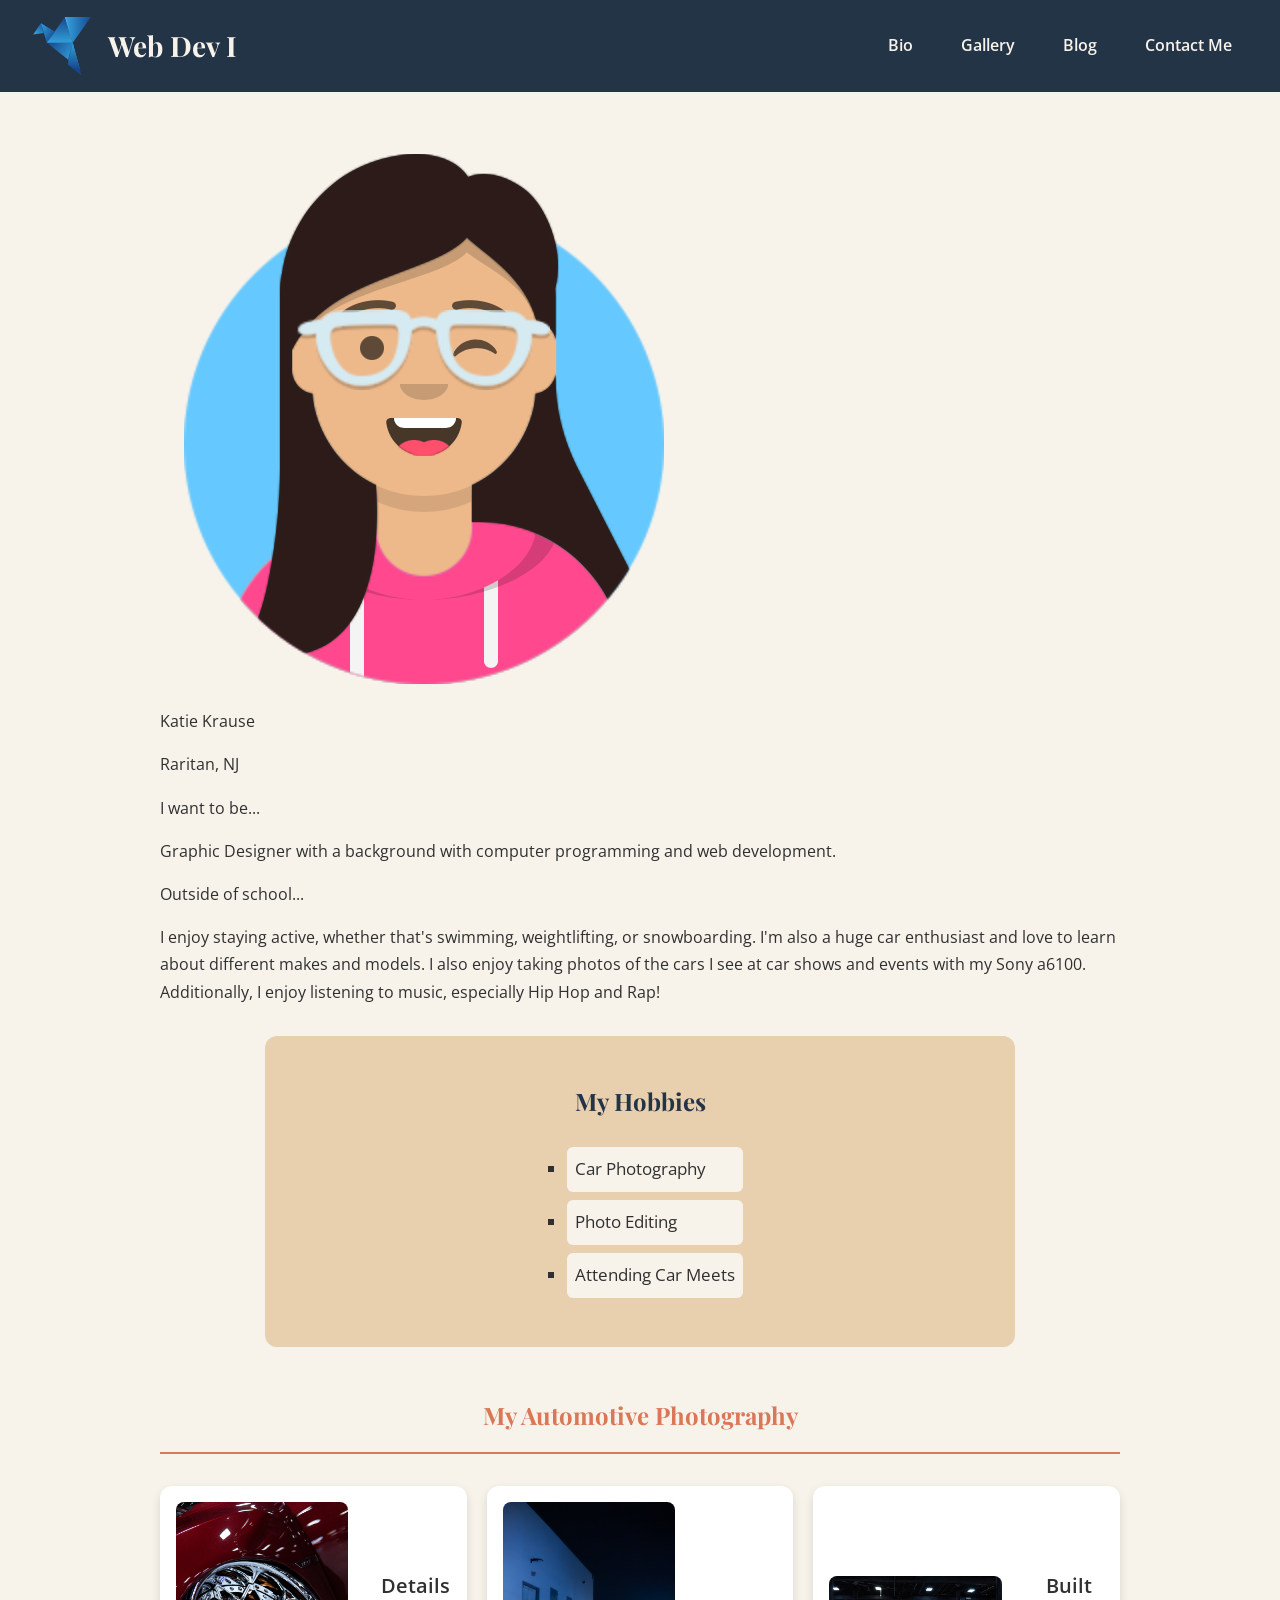
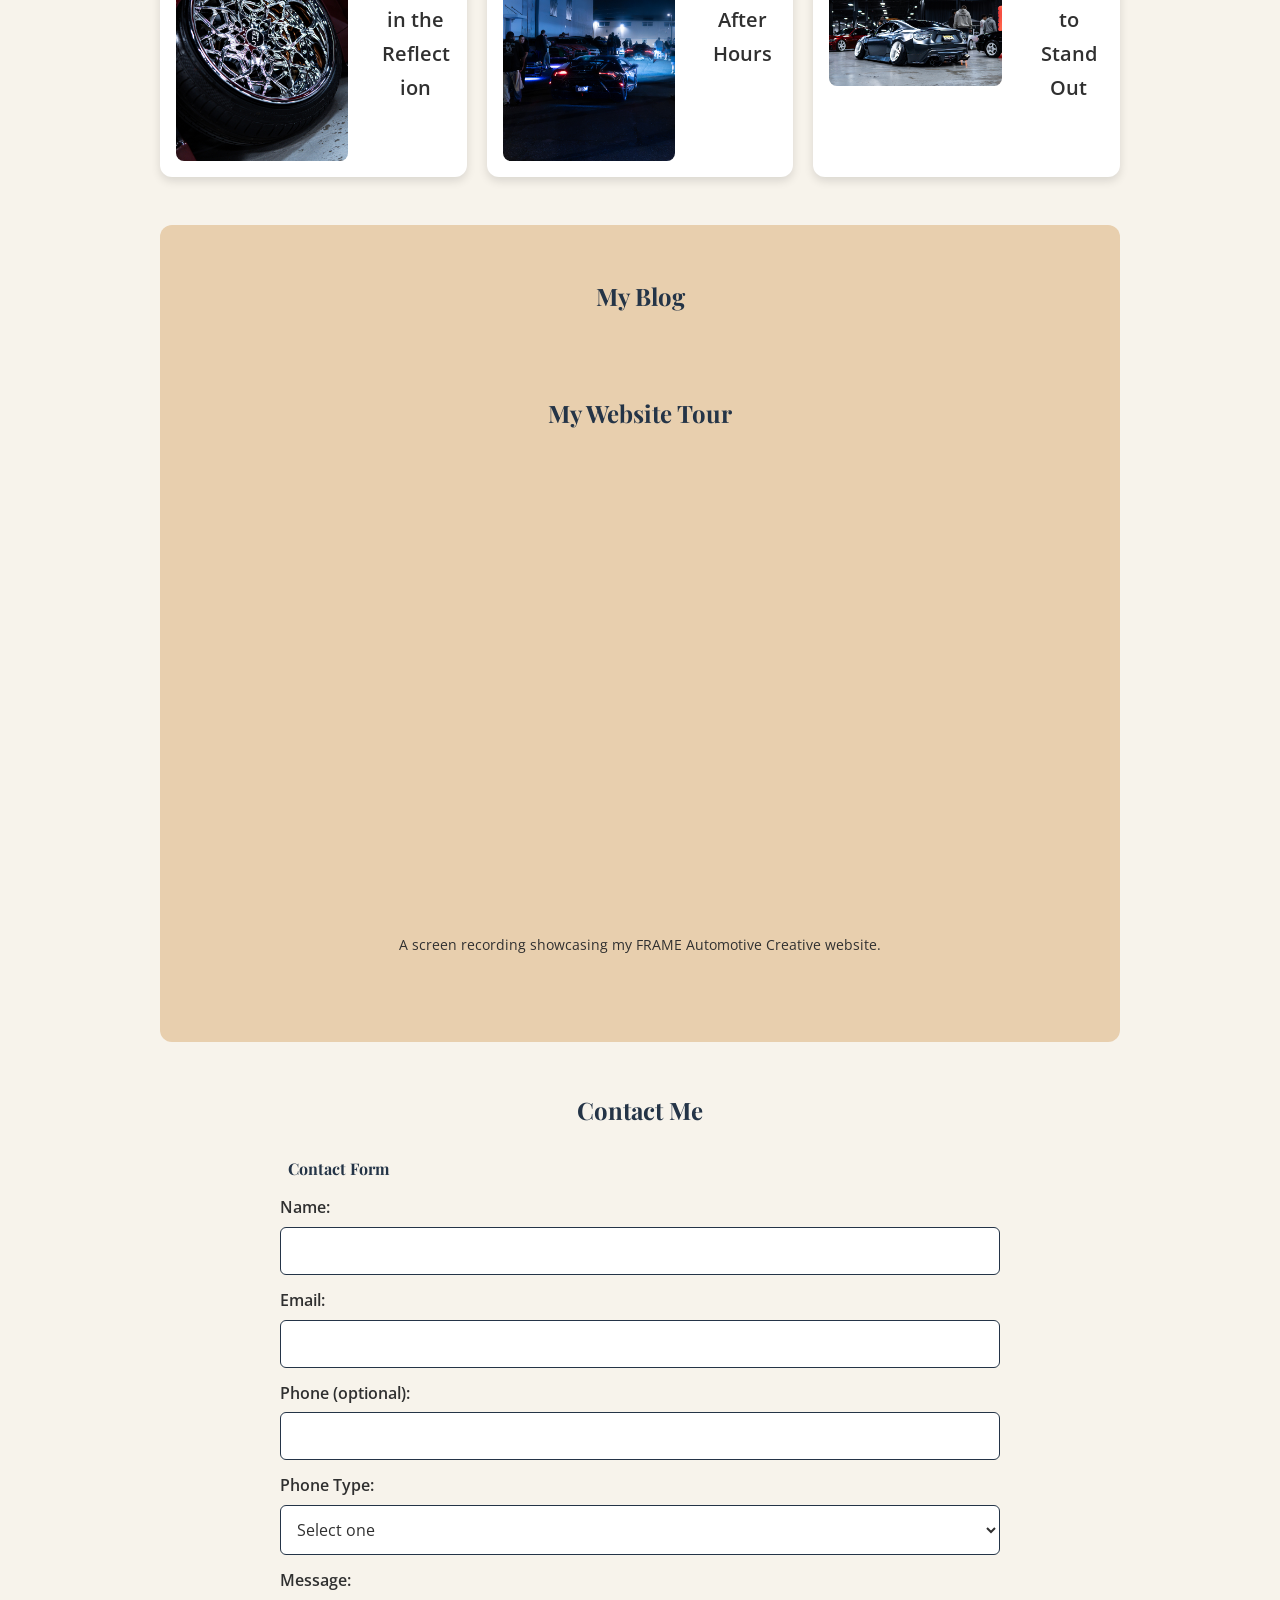
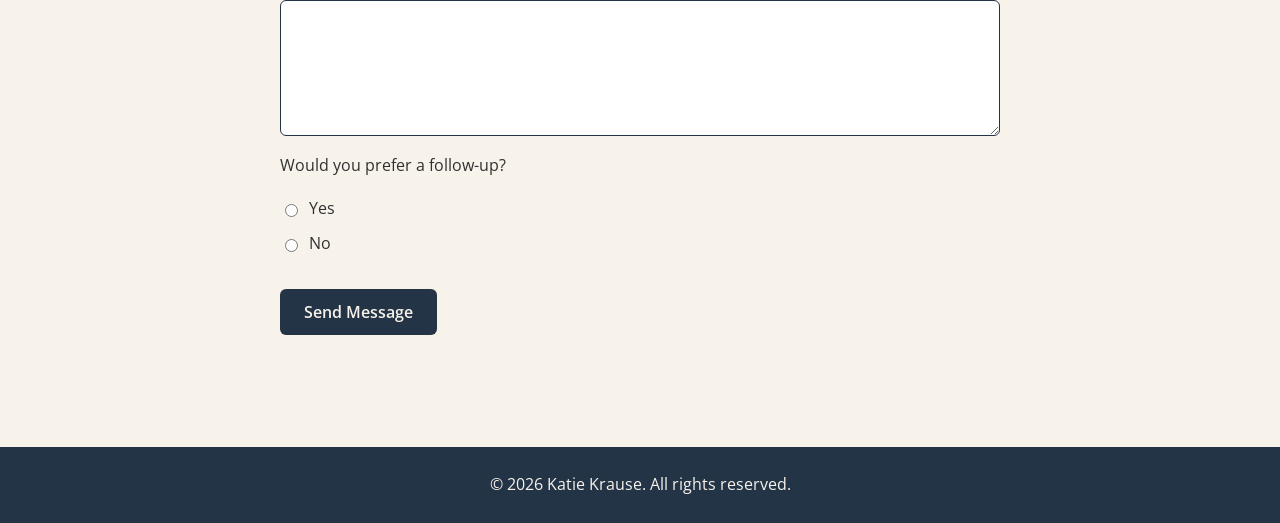
==== commit 2d19109d: "nav bar" ====
--- a/Adding HMTL, Images, Text/index.html
+++ b/Adding HMTL, Images, Text/index.html
@@ -7,19 +7,33 @@
     <link rel="preconnect" href="https://fonts.googleapis.com">
     <link rel="preconnect" href="https://fonts.gstatic.com" crossorigin>
     <link href="https://fonts.googleapis.com/css2?family=Open+Sans:wght@400;600;700&family=Playfair+Display:wght@400;600;700&display=swap" rel="stylesheet">
-
+    
     <link rel="stylesheet" href="css/style.css">
+    <link rel="stylesheet" href="css/nav.css">
 </head>
 <body>
     
     <!-- the body element contains all shown to a visitor-->
 
     <header>
-        <!-- the header shows logo and page title-->
-         <img src="images/bob.svg" alt="Bob">
-         <h1>Web Dev I</h1>
-    </header>
+    <nav class="navbar">
 
+        <div class="logo">
+            <img src="images/bob.svg" alt="Bob">
+            <h1>Web Dev I</h1>
+        </div>
+
+        <div class="navbar-links">
+            <ul>
+                <li><a href="#bio" class="nav-links">Bio</a></li>
+                <li><a href="#gallery" class="nav-links">Gallery</a></li>
+                <li><a href="#lit" class="nav-links">Blog</a></li>
+                <li><a href="#contact" class="nav-links">Contact Me</a></li>
+            </ul>
+        </div>
+
+    </nav>
+</header>
     <main>
         <!--the main element envelops important page content-->
         <section>
@@ -32,7 +46,7 @@
             <!--close hero section-->
         </section>
 
-        <section>
+        <section id="bio">
 
             <!-- bio section: personal information -->
 
@@ -64,7 +78,7 @@
         </ul>
     </section>
 
-    <section class="gallery">
+    <section class="gallery" id="gallery">
         <h2>My Automotive Photography</h2>
         <hr>
 
@@ -84,7 +98,9 @@
         </div>
     </section>
 
-    <article>
+    <article id="lit">
+        <h2>My Blog</h2>
+
         <section id="myVideo">
         <h2>My Website Tour</h2>
 
@@ -98,6 +114,7 @@
 
         <p>A screen recording showcasing my FRAME Automotive Creative website.</p>
     </section>
+    </article>
 
     <section id="contact">
         <h2>Contact Me</h2>
--- a/Adding HMTL, Images, Text/css/nav.css
+++ b/Adding HMTL, Images, Text/css/nav.css
@@ -0,0 +1,80 @@
+/* Smooth scrolling */
+html {
+    scroll-behavior: smooth;
+}
+
+/* Navbar styling */
+header {
+    padding: 0;
+}
+
+.navbar {
+    display: flex;
+    flex-direction: column;
+    align-items: center;
+    background-color: var(--navy);
+    padding: 1.5rem;
+    gap: 1rem;
+}
+
+/* Logo styling */
+.logo {
+    display: flex;
+    align-items: center;
+    justify-content: center;
+    gap: 1rem;
+}
+
+.logo img {
+    width: 60px;
+    height: auto;
+}
+
+.logo h1 {
+    font-size: 1.75rem;
+    color: var(--cream);
+    margin: 0;
+}
+
+/* Navigation list styling */
+.navbar-links ul {
+    display: flex;
+    flex-direction: column;
+    align-items: center;
+    list-style: none;
+    padding: 0;
+    margin: 0;
+    gap: 0.5rem;
+}
+
+/* Navigation link styling */
+.nav-links {
+    display: block;
+    color: var(--cream);
+    text-decoration: none;
+    font-weight: 600;
+    padding: 0.5rem 1rem;
+    border-radius: 6px;
+    transition: background-color 0.3s;
+}
+
+/* Hover effect */
+.nav-links:hover,
+.nav-links:focus-visible {
+    background-color: var(--terracotta);
+    color: var(--navy);
+}
+
+/* Media query for wider screens */
+@media screen and (min-width: 960px) {
+    .navbar {
+        flex-direction: row;
+        justify-content: space-between;
+        padding: 1rem 2rem;
+    }
+
+    .navbar-links ul {
+        flex-direction: row;
+        gap: 1rem;
+    }
+}
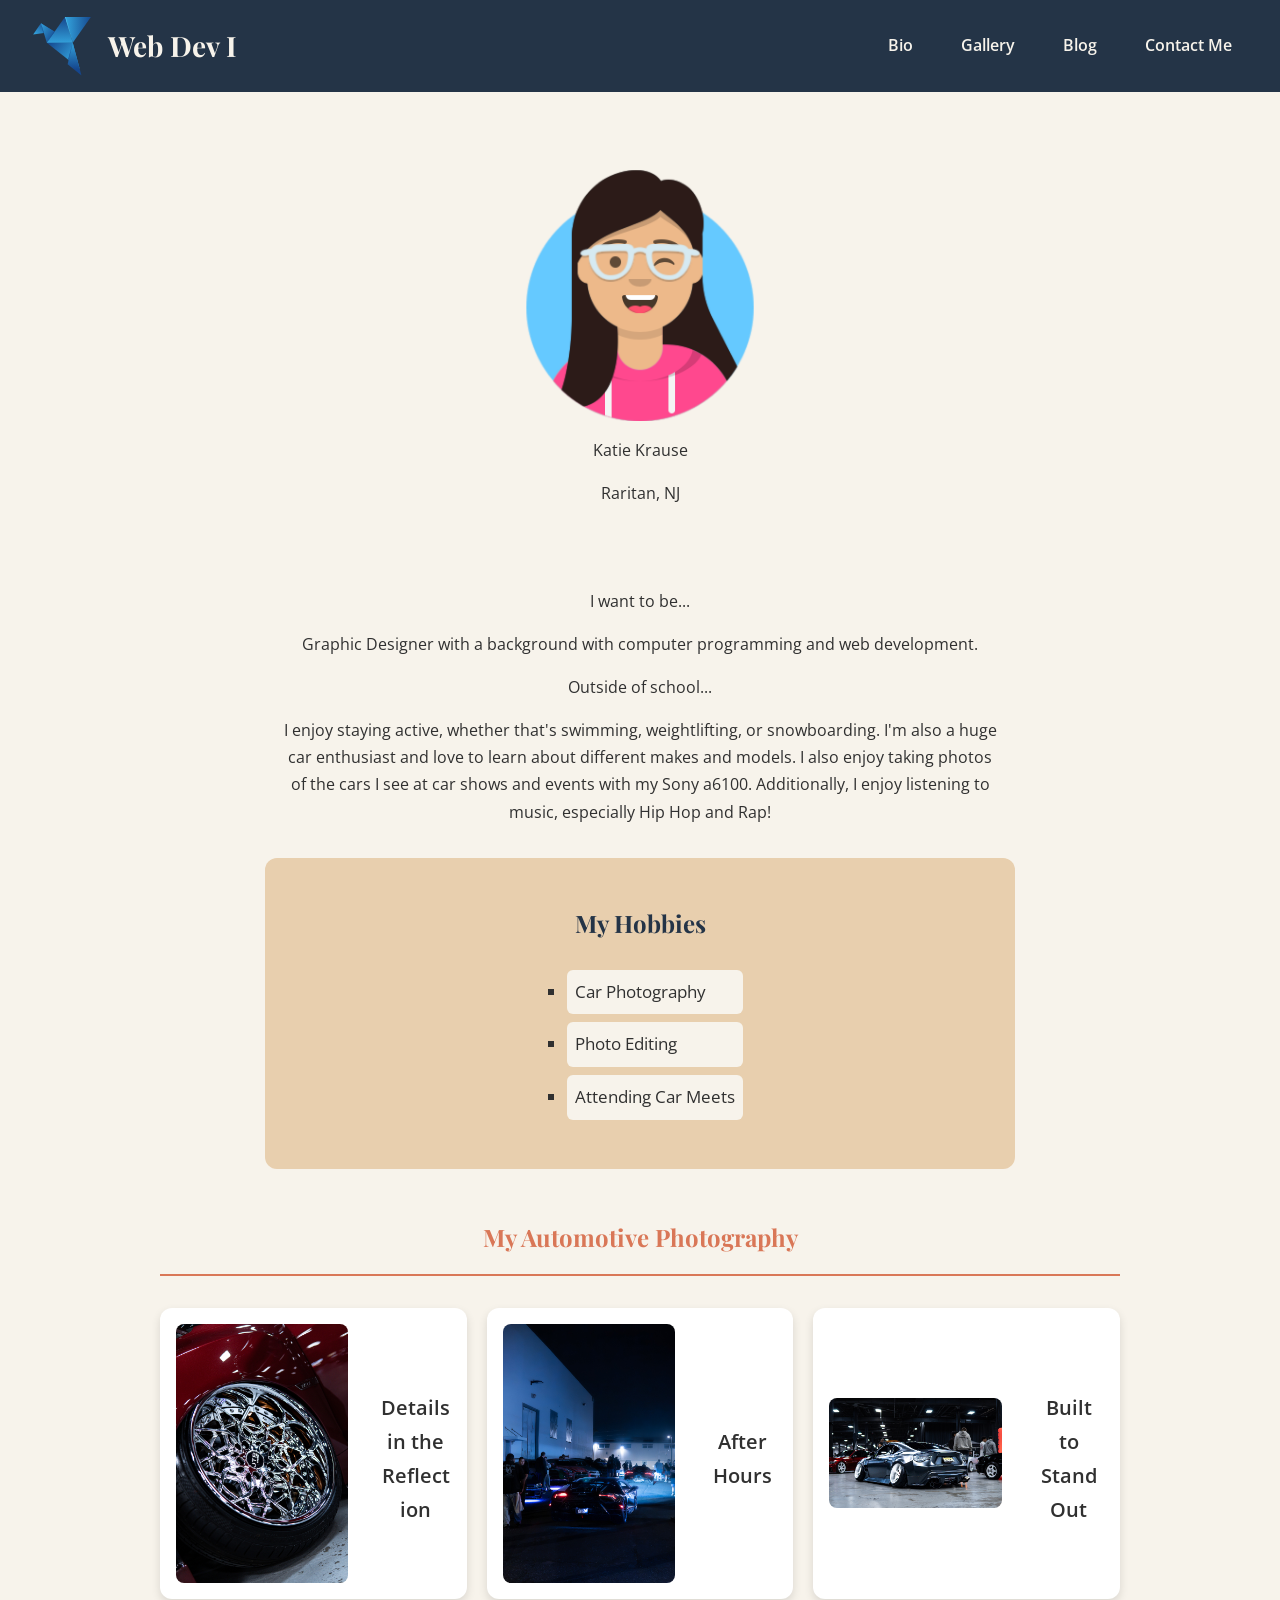
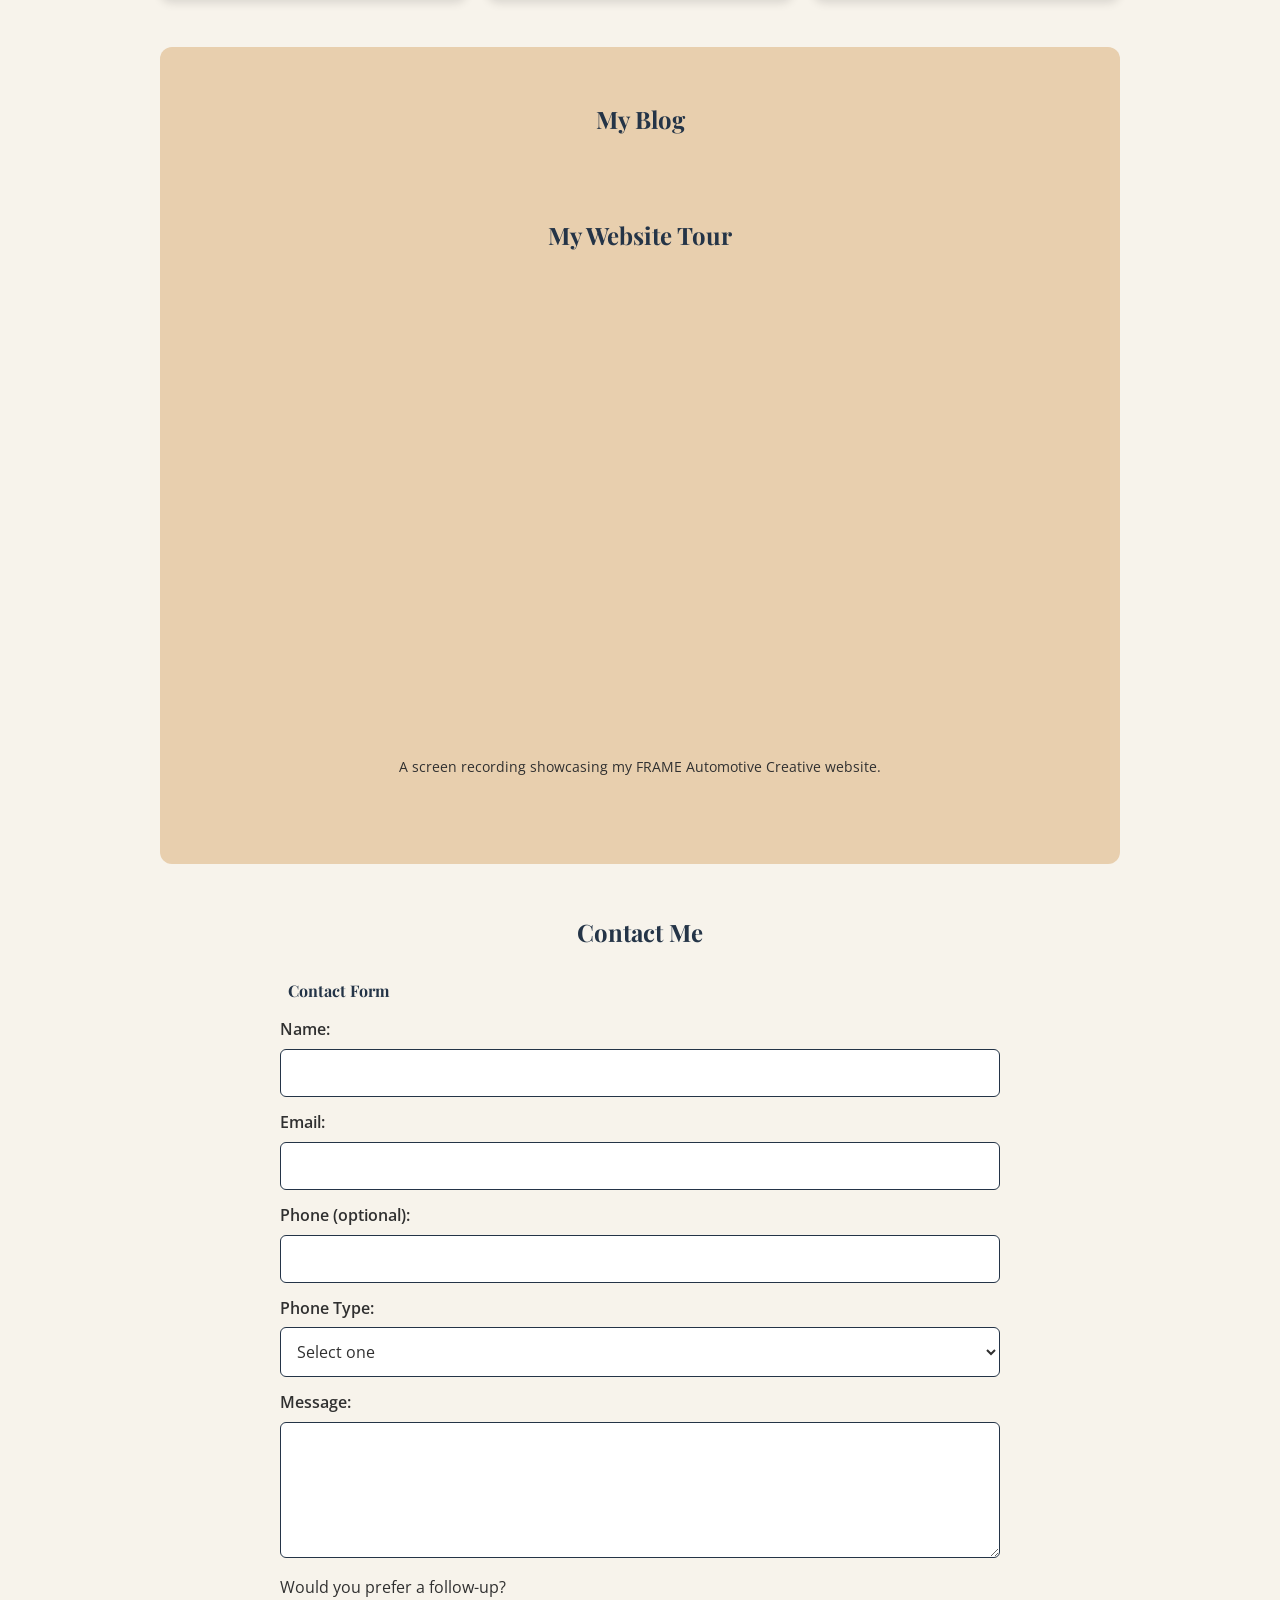
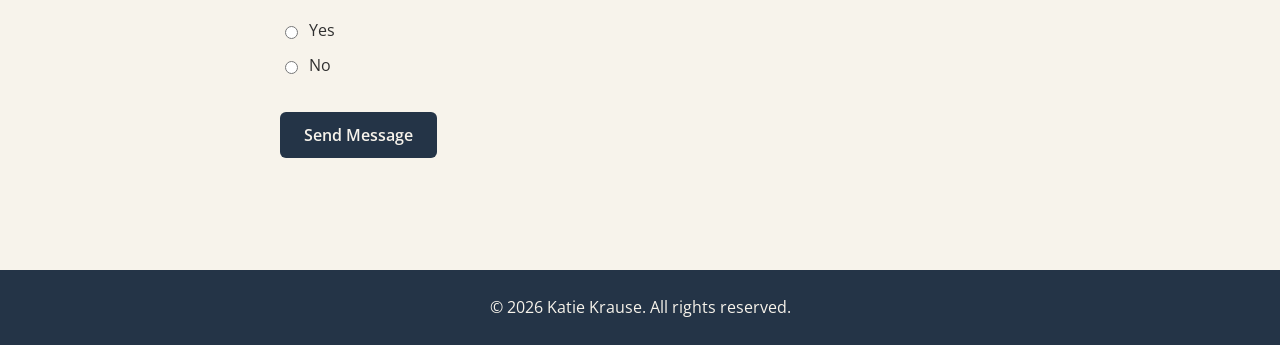
==== commit 575fc91a: "complete nav bar" ====
--- a/Adding HMTL, Images, Text/index.html
+++ b/Adding HMTL, Images, Text/index.html
@@ -7,7 +7,7 @@
     <link rel="preconnect" href="https://fonts.googleapis.com">
     <link rel="preconnect" href="https://fonts.gstatic.com" crossorigin>
     <link href="https://fonts.googleapis.com/css2?family=Open+Sans:wght@400;600;700&family=Playfair+Display:wght@400;600;700&display=swap" rel="stylesheet">
-    
+
     <link rel="stylesheet" href="css/style.css">
     <link rel="stylesheet" href="css/nav.css">
 </head>
@@ -36,7 +36,7 @@
 </header>
     <main>
         <!--the main element envelops important page content-->
-        <section>
+        <section id="hero">
             <!--hero section: shows profile information-->
             <img src="images/avataaars.png" alt="Avatar">
             <div>
--- a/Adding HMTL, Images, Text/css/style.css
+++ b/Adding HMTL, Images, Text/css/style.css
@@ -349,4 +349,29 @@
     #contact button {
         width: 100%;
     }
+}
+
+/* Hero section styling */
+#hero {
+    text-align: center;
+    padding: 2rem 1rem;
+}
+
+#hero img {
+    display: block;
+    width: 250px;
+    max-width: 100%;
+    height: auto;
+    margin: 0 auto;
+}
+
+#hero p {
+    text-align: center;
+}
+
+/* Biography section styling */
+#bio {
+    text-align: center;
+    max-width: 45rem;
+    margin: 2rem auto;
 }
--- a/Adding HMTL, Images, Text/css/nav.css
+++ b/Adding HMTL, Images, Text/css/nav.css
@@ -1,13 +1,29 @@
-/* Smooth scrolling */
+/* make scrolling smooth */
 html {
     scroll-behavior: smooth;
 }
 
-/* Navbar styling */
+/*
+get rid of padding & sizing on body so
+header is at top
+*/
+body {
+    margin: 0;
+    padding: 0;
+}
+
 header {
     padding: 0;
 }
 
+/* add some padding back to rest of page */
+main {
+    max-width: 60rem;
+    margin: 0 auto;
+    padding: 2rem;
+}
+
+/* navbar */
 .navbar {
     display: flex;
     flex-direction: column;
@@ -17,7 +33,7 @@
     gap: 1rem;
 }
 
-/* Logo styling */
+/* logo */
 .logo {
     display: flex;
     align-items: center;
@@ -36,7 +52,7 @@
     margin: 0;
 }
 
-/* Navigation list styling */
+/* navigation list */
 .navbar-links ul {
     display: flex;
     flex-direction: column;
@@ -47,7 +63,10 @@
     gap: 0.5rem;
 }
 
-/* Navigation link styling */
+/*
+style all a tags in header
+and then on hover
+*/
 .nav-links {
     display: block;
     color: var(--cream);
@@ -58,14 +77,17 @@
     transition: background-color 0.3s;
 }
 
-/* Hover effect */
 .nav-links:hover,
 .nav-links:focus-visible {
     background-color: var(--terracotta);
     color: var(--navy);
 }
 
-/* Media query for wider screens */
+/*
+media query for non-mobile nav bar
+min-width set to width of nav elements
+such that no text wraps
+*/
 @media screen and (min-width: 960px) {
     .navbar {
         flex-direction: row;
@@ -77,4 +99,4 @@
         flex-direction: row;
         gap: 1rem;
     }
-}
+}
